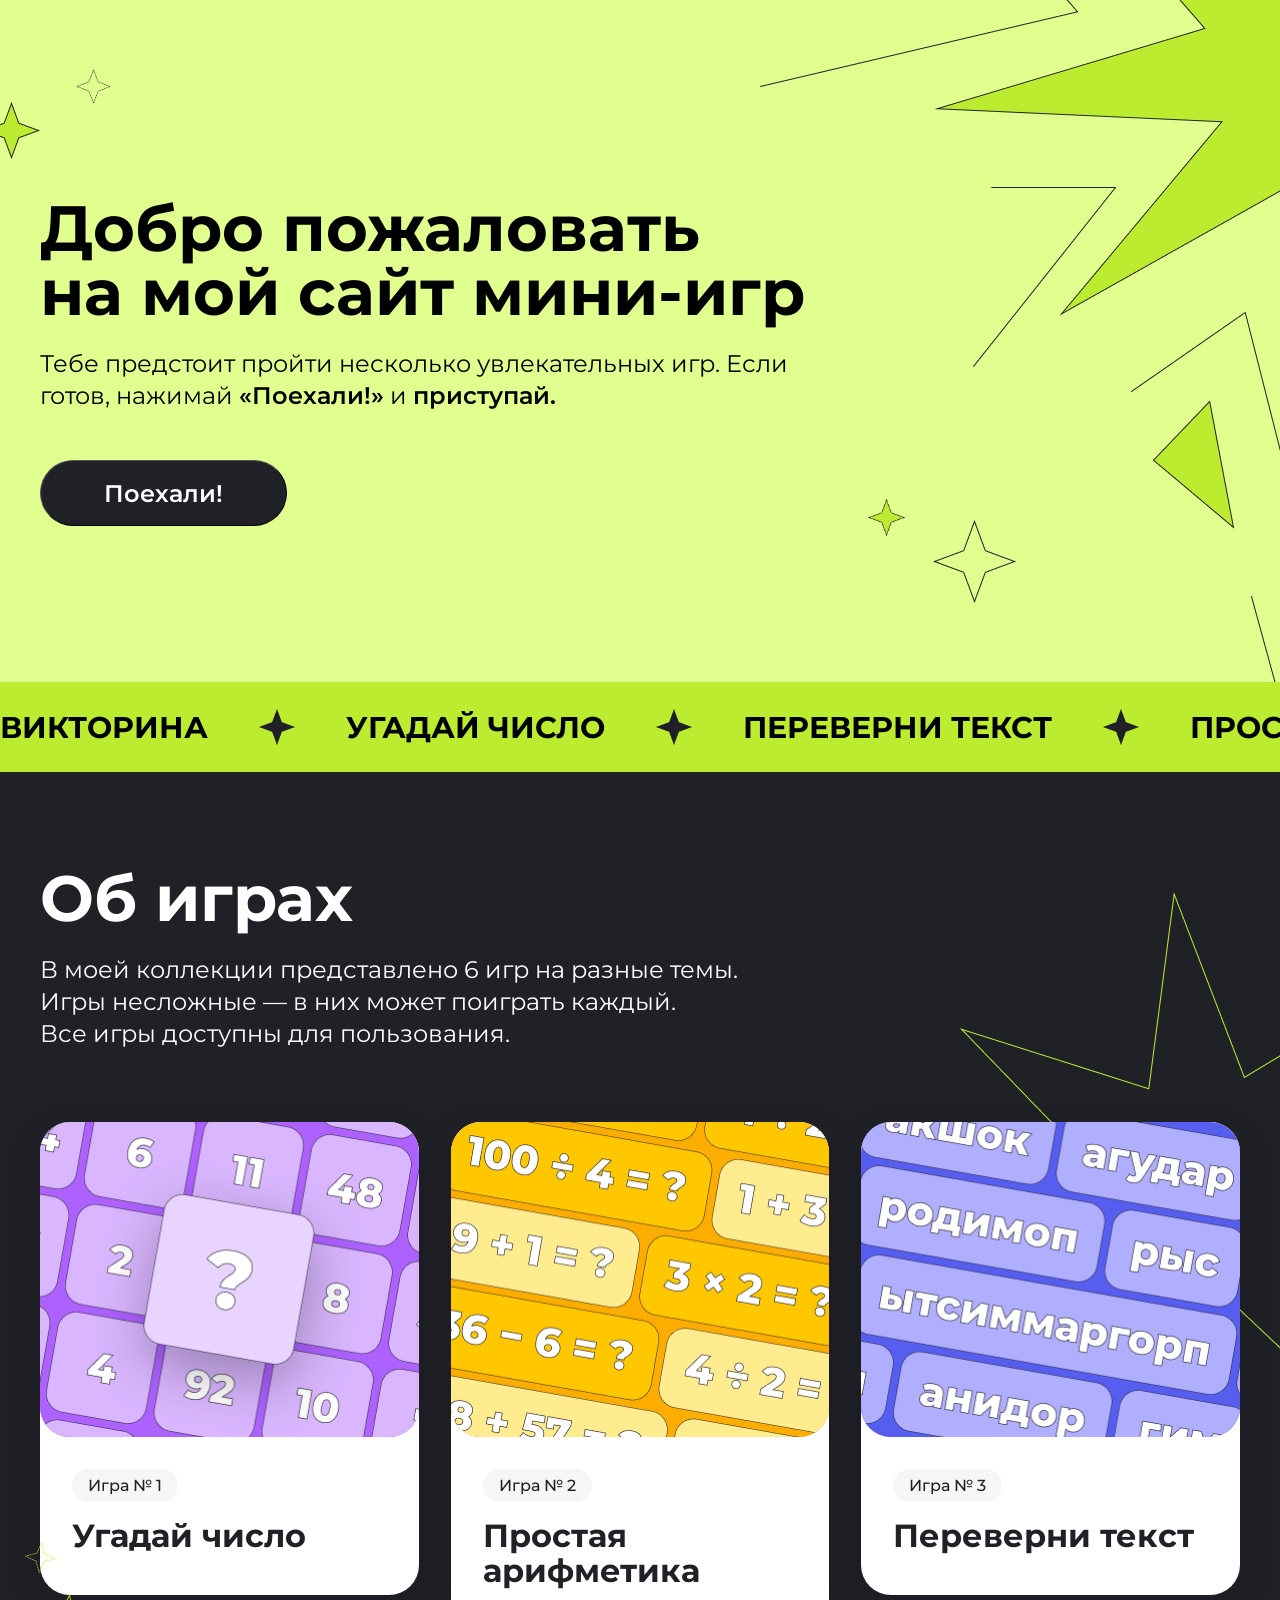
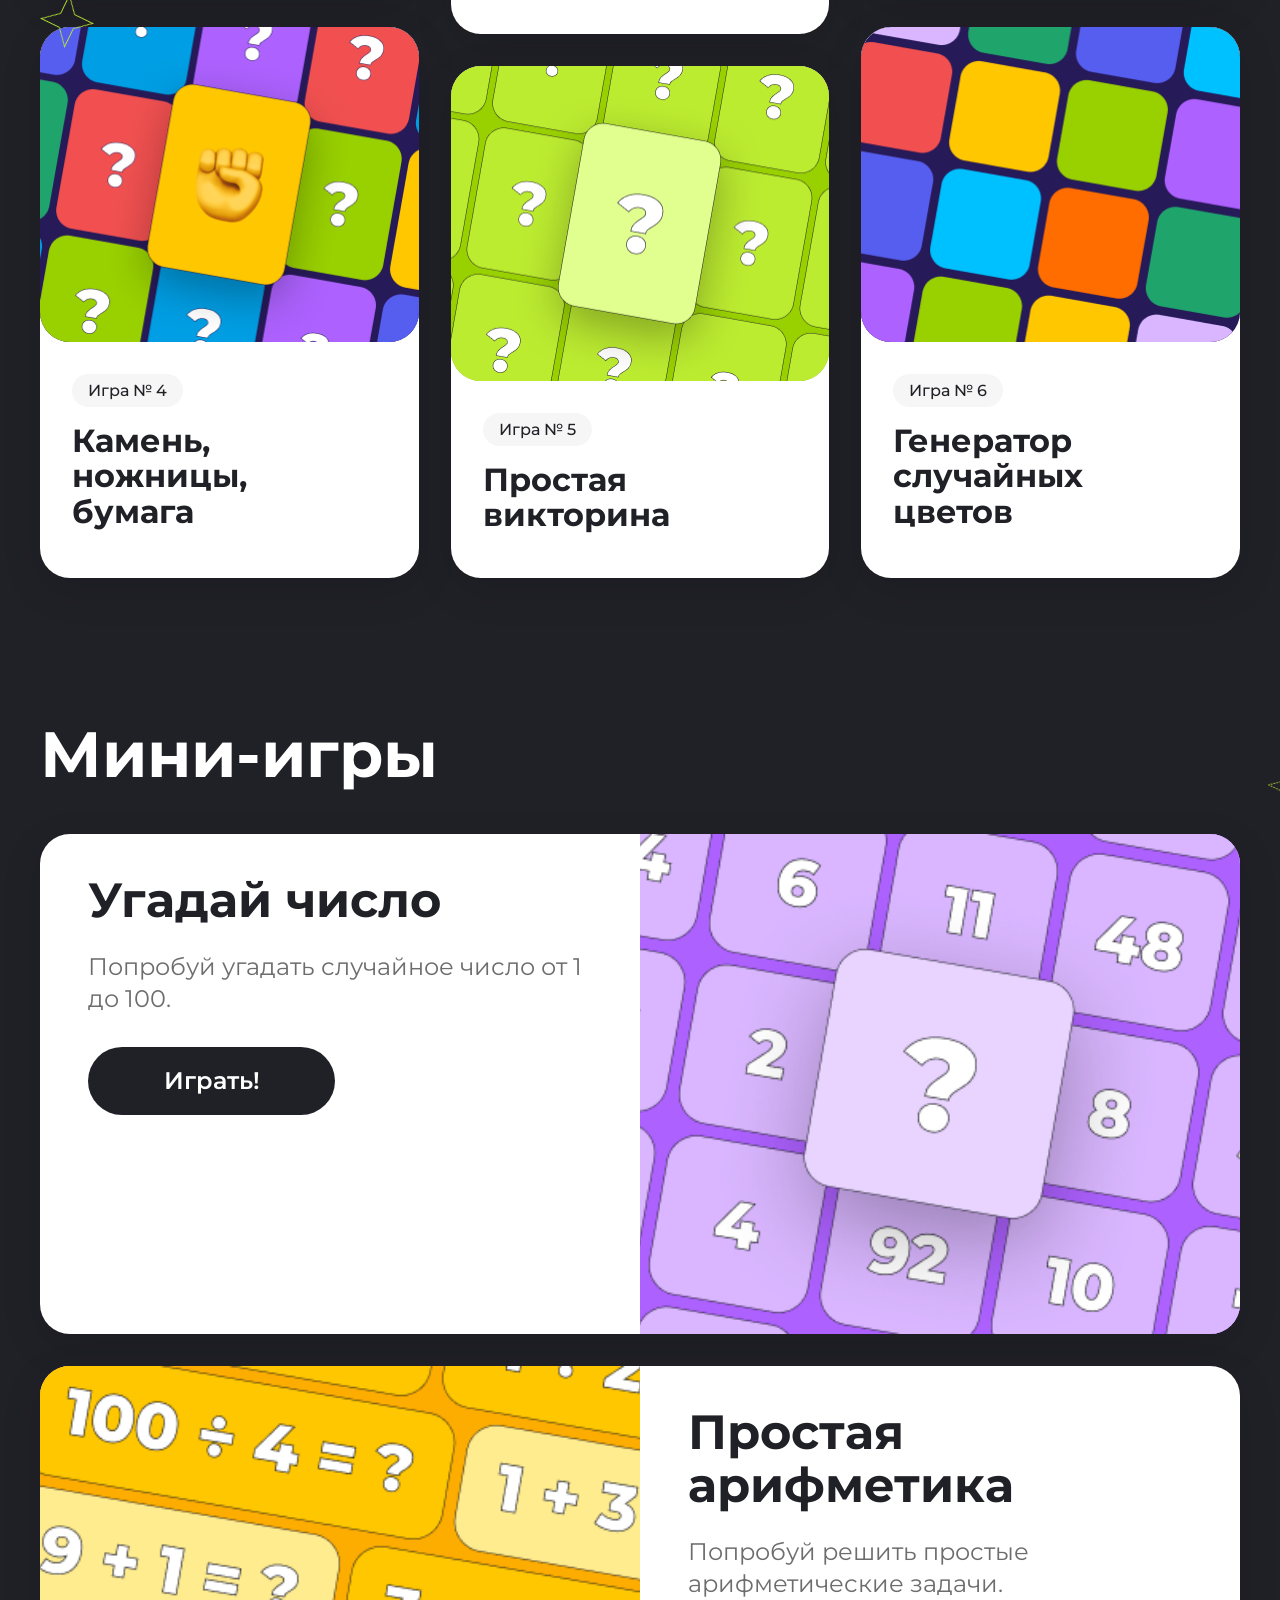
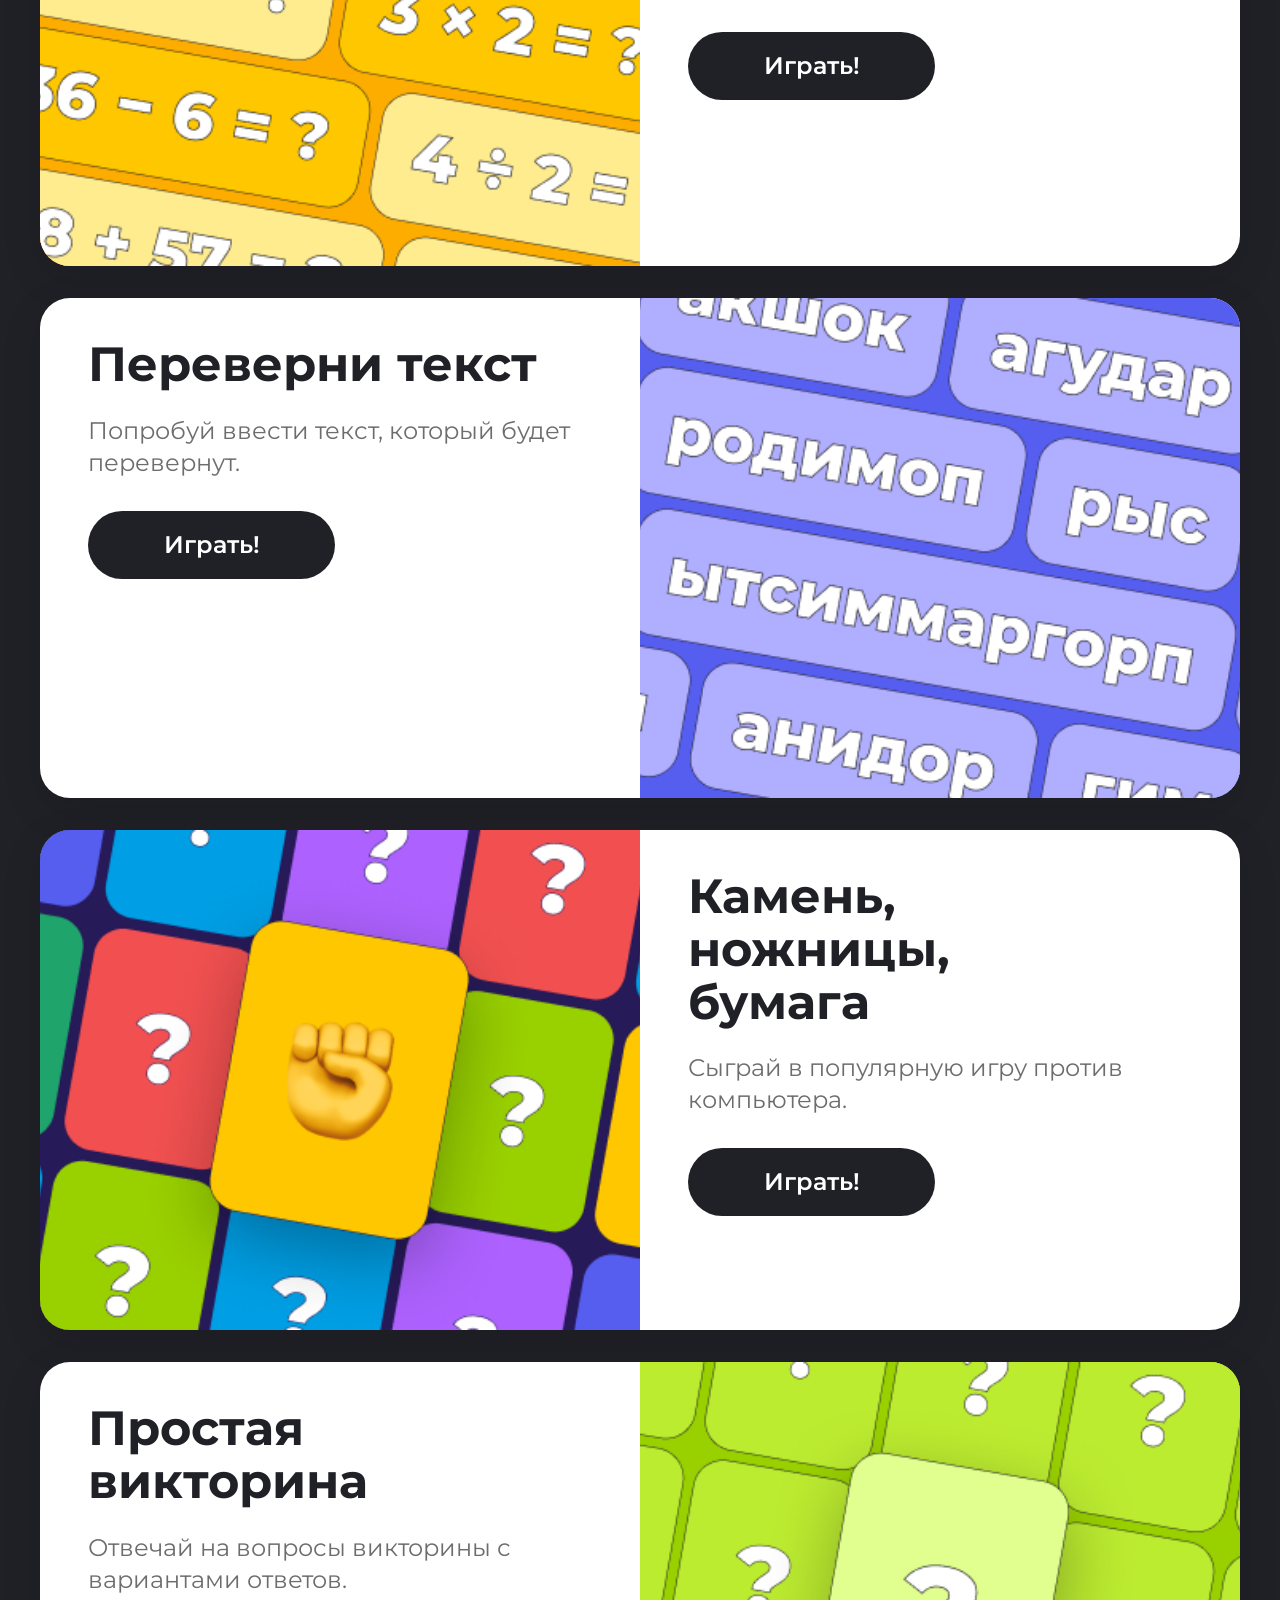
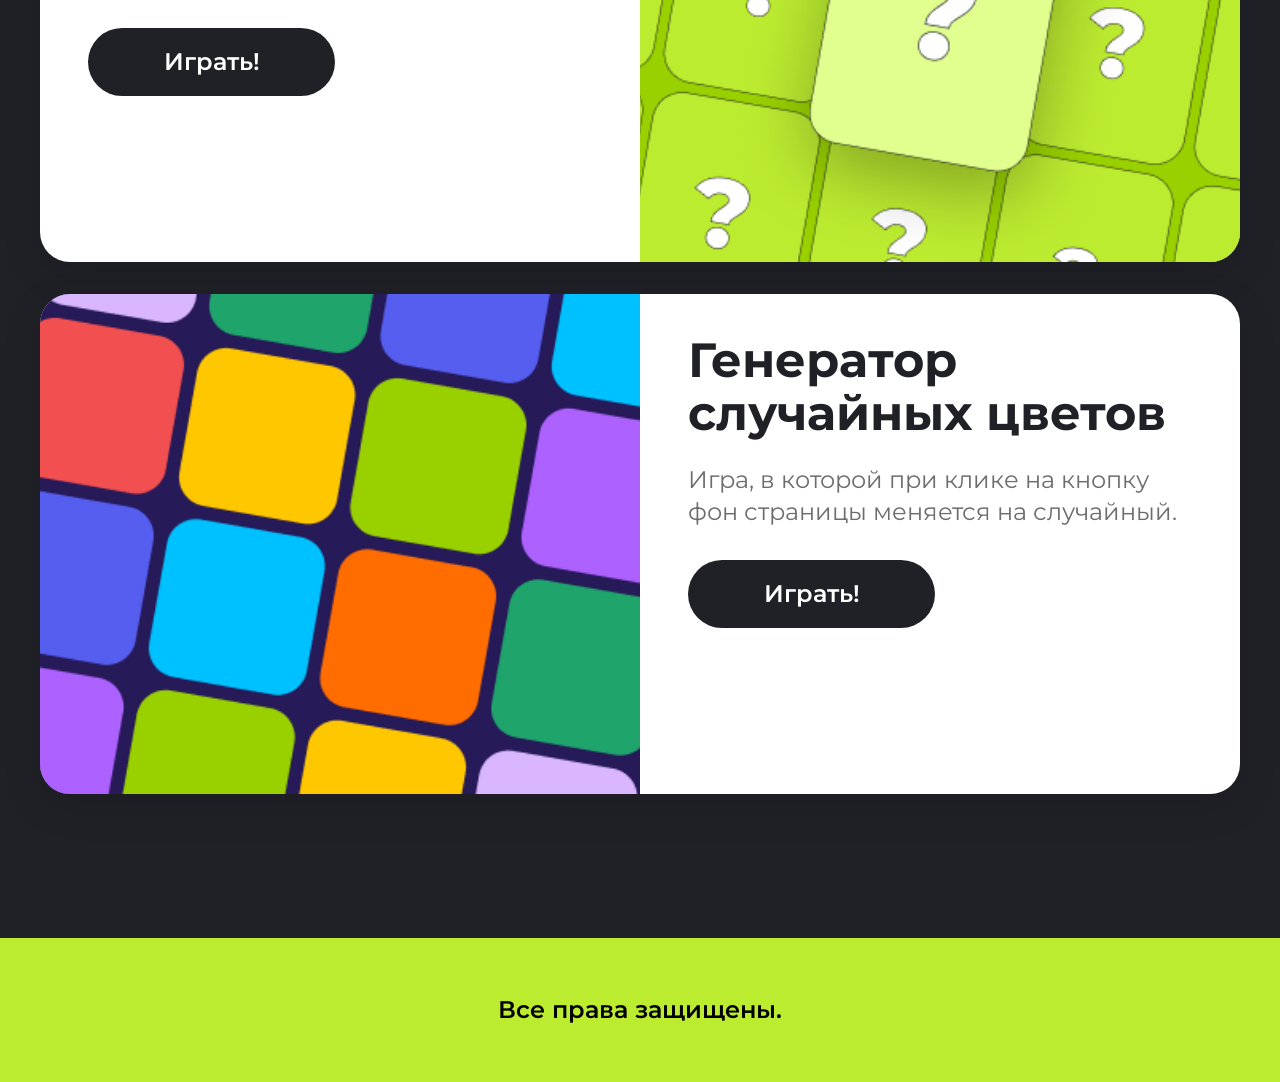
==== index.html @ 7126b284 "Доработки по заданию 5" ====
<!DOCTYPE html>
<html lang="en">
<head>
    <meta charset="UTF-8">
    <meta name="viewport" content="width=device-width, initial-scale=1.0">
    <title>Mini Games</title>
    <link rel="stylesheet" href="style.css">
    <link rel="preconnect" href="https://fonts.googleapis.com">
    <link rel="preconnect" href="https://fonts.gstatic.com" crossorigin>
    <link href="https://fonts.googleapis.com/css2?family=Montserrat:ital,wght@0,100..900;1,100..900&display=swap" rel="stylesheet">
</head>
<body>
    <header class="header l-center">
        <div class="heading">

            <img src="img/header_big-star-desktop.png" alt="big_star" class="heading__big-star-desktop">
            <img src="img/header_big-star-mobile.png" alt="big_star" class="heading__big-star-mobile">
            
            <h1>Добро пожаловать<br>на мой сайт мини-игр</h1>
            <p class="text-regular">Тебе предстоит пройти несколько увлекательных игр. 
                Если готов, нажимай <span class="text-bold">«Поехали!»</span> и <span class="text-bold">приступай.</span></p>
    
            <button onclick="window.location.href='#about-games'" class="header-button">Поехали!</button>
            

            <img src="img/header_green-filled-star.png" alt="green_filled_star" class="heading__top-full-star">
            <img src="img/header_empty-black-border-star.png" alt="empty_black_border_star" class="heading__top-empty-star">

            <img src="img/header_empty-black-border-star.png" alt="empty_black_border_star" class="heading__bottom-empty-star">
            <img src="img/header_green-filled-star.png" alt="green_filled_star" class="heading__bottom-full-star">
        </div>
    </header>

    <main class="main">
        <div class="ticker">
            <p class="ticker__text">Викторина</p>
            <img src="img/ticker_star.png" alt="ticker_star" class="ticker__star">
            <p class="ticker__text">Угадай число</p>
            <img src="img/ticker_star.png" alt="ticker_star" class="ticker__star">
            <p class="ticker__text">Переверни текст</p>
            <img src="img/ticker_star.png" alt="ticker_star" class="ticker__star">
            <p class="ticker__text">Простая арифметика</p>
            <img src="img/ticker_star.png" alt="ticker_star" class="ticker__star">
            <p class="ticker__text">Камень, ножницы, бумага</p>
            <img src="img/ticker_star.png" alt="ticker_star" class="ticker__star">
            <p class="ticker__text">Генератор сулчайных цветов</p>
        </div>

        <div class="info l-center" id="about-games">
            <h1 class="info__title-desktop">Об играх</h1>
            <h1 class="info__title-mobile">Мини-игры</h1>
            <p class="info__text text-regular">В моей коллекции представлено 6 игр на разные темы.<br>
                Игры несложные — в них может поиграть каждый.<br>
                Все игры доступны для пользования.</p>
            <img src="img/main_big-star.png" alt="main_big-star" class="main__big-star">
            
            <img src="img/main_small-star.png" alt="info_smaller-star" class="info__smaller-star">
            <img src="img/main_small-star.png" alt="info_small-star" class="info__small-star">
            
            <div class="info__games">
                <a href="index.html#game-1">
                    <article class="info__game-card info__game-card--1">
                        <div class="info__game-card-media">
                            <img src="img/game-1.png" alt="" class="info__game-card-img" style="background-color: #AD61FF;">
                        </div>
                        <div class="info__game-card-body">
                            <span class="info__game-card-tag">Игра № 1</span>
                            <h2 class="info__game-card-title">Угадай число</h2>
                            <p class="info__game-card-description">Попробуй угадать случайное число от 1 до 100.</p>
                            <button class="info__game-card-button" onclick="guessNumberGame()">Играть!</button>
                        </div>
                    </article>
                </a>
                <a href="index.html#game-2">  
                    <article class="info__game-card info__game-card--2">
                        <div class="info__game-card-media">
                            <img src="img/game-2.png" alt="" class="info__game-card-img" style="background-color: #FDAD00;">
                        </div>
                        <div class="info__game-card-body">
                            <span class="info__game-card-tag">Игра № 2</span>
                            <h2 class="info__game-card-title">Простая арифметика</h2>
                            <p class="info__game-card-description">Попробуй решить простые арифметические задачи.</p>
                            <button class="info__game-card-button">Играть!</button>
                        </div>
                    </article>
                </a>
                <a href="index.html#game-3">
                    <article class="info__game-card info__game-card--3">
                        <div class="info__game-card-media">
                            <img src="img/game-3.png" alt="" class="info__game-card-img" style="background-color: #565EEF;">
                        </div>
                        <div class="info__game-card-body">
                            <span class="info__game-card-tag">Игра № 3</span>
                            <h2 class="info__game-card-title">Переверни текст</h2>
                            <p class="info__game-card-description">Попробуй ввести текст, который будет перевернут.</p>
                            <button class="info__game-card-button">Играть!</button>
                        </div>
                    </article>
                </a>
                <a href="index.html#game-4">
                    <article class="info__game-card info__game-card--4">
                        <div class="info__game-card-media">
                            <img src="img/game-4.png" alt="" class="info__game-card-img" style="background-color: #271A58;">
                        </div>
                        <div class="info__game-card-body">
                            <span class="info__game-card-tag">Игра № 4</span>
                            <h2 class="info__game-card-title">Камень,<br>ножницы,<br>бумага</h2>
                            <p class="info__game-card-description">Сыграй в популярную игру против компьютера.</p>
                            <button class="info__game-card-button">Играть!</button>
                        </div>
                    </article>
                </a>
                <a href="index.html#game-5">
                    <article class="info__game-card info__game-card--5">
                        <div class="info__game-card-media">
                            <img src="img/game-5.png" alt="" class="info__game-card-img" style="background-color: #99D100;">
                        </div>
                        <div class="info__game-card-body">
                            <span class="info__game-card-tag">Игра № 5</span>
                            <h2 class="info__game-card-title">Простая викторина</h2>
                            <p class="info__game-card-description">Отвечай на вопросы викторины с вариантами ответов.</p>
                            <button class="info__game-card-button">Играть!</button>
                        </div>
                    </article>
                </a>
                <a href="index.html#game-6">
                    <article class="info__game-card info__game-card--6">
                        <div class="info__game-card-media">
                            <img src="img/game-6.png" alt="" class="info__game-card-img" style="background-color: #271A58;">
                        </div>
                        <div class="info__game-card-body">
                            <span class="info__game-card-tag">Игра № 6</span>
                            <h2 class="info__game-card-title">Генератор случайных цветов</h2>
                            <p class="info__game-card-description">Игра, в которой при клике на кнопку фон страницы меняется на случайный.</p>
                            <button class="info__game-card-button">Играть!</button>
                        </div>
                    </article>
                </a>
            </div>
        </div>

        <div class="mini-games l-center" id="mini-games">
            <h1 class="mini-games__title-desktop">Мини-игры</h1>
            
            <img src="img/main_small-star.png" alt="mini-games__smaller-star" class="mini-games__smaller-star">
            <img src="img/main_small-star.png" alt="mini-games__small-star" class="mini-games__small-star">
            
            <div class="mini-games__games">
                <article class="mini-games__game-card">
                    <div class="mini-games__game-card-media">
                        <img src="img/game-1.png" alt="" class="mini-games__game-card-img" style="background-color: #AD61FF;">
                    </div>
                    <div class="mini-games__game-card-body" id="game-1">
                        <span class="mini-games__game-card-tag">Игра № 1</span>
                        <h2 class="mini-games__game-card-title">Угадай число</h2>
                        <p class="mini-games__game-card-description">Попробуй угадать случайное число от 1 до 100.</p>
                        <button class="mini-games__game-card-button" onclick="guessNumberGame()">Играть!</button>
                    </div>
                </article>
                <article class="mini-games__game-card">
                    <div class="mini-games__game-card-media">
                        <img src="img/game-2.png" alt="" class="mini-games__game-card-img" style="background-color: #FDAD00;">
                    </div>
                    <div class="mini-games__game-card-body" id="game-2">
                        <span class="mini-games__game-card-tag">Игра № 2</span>
                        <h2 class="mini-games__game-card-title">Простая арифметика</h2>
                        <p class="mini-games__game-card-description">Попробуй решить простые арифметические задачи.</p>
                        <button class="mini-games__game-card-button">Играть!</button>
                    </div>
                </article>
                <article class="mini-games__game-card">
                    <div class="mini-games__game-card-media">
                        <img src="img/game-3.png" alt="" class="mini-games__game-card-img" style="background-color: #565EEF;">
                    </div>
                    <div class="mini-games__game-card-body" id="game-3">
                        <span class="mini-games__game-card-tag">Игра № 3</span>
                        <h2 class="mini-games__game-card-title">Переверни текст</h2>
                        <p class="mini-games__game-card-description">Попробуй ввести текст, который будет перевернут.</p>
                        <button class="mini-games__game-card-button">Играть!</button>
                    </div>
                </article>
                <article class="mini-games__game-card">
                    <div class="mini-games__game-card-media">
                        <img src="img/game-4.png" alt="" class="mini-games__game-card-img" style="background-color: #271A58;">
                    </div>
                    <div class="mini-games__game-card-body" id="game-4">
                        <span class="mini-games__game-card-tag">Игра № 4</span>
                        <h2 class="mini-games__game-card-title">Камень,<br>ножницы,<br>бумага</h2>
                        <p class="mini-games__game-card-description">Сыграй в популярную игру против компьютера.</p>
                        <button class="mini-games__game-card-button">Играть!</button>
                    </div>
                </article>
                <article class="mini-games__game-card">
                    <div class="mini-games__game-card-media">
                        <img src="img/game-5.png" alt="" class="mini-games__game-card-img" style="background-color: #99D100;">
                    </div>
                    <div class="mini-games__game-card-body" id="game-5">
                        <span class="mini-games__game-card-tag">Игра № 5</span>
                        <h2 class="mini-games__game-card-title">Простая викторина</h2>
                        <p class="mini-games__game-card-description">Отвечай на вопросы викторины с вариантами ответов.</p>
                        <button class="mini-games__game-card-button">Играть!</button>
                    </div>
                </article>
                <article class="mini-games__game-card">
                    <div class="mini-games__game-card-media">
                        <img src="img/game-6.png" alt="" class="mini-games__game-card-img" style="background-color: #271A58;">
                    </div>
                    <div class="mini-games__game-card-body" id="game-6">
                        <span class="mini-games__game-card-tag">Игра № 6</span>
                        <h2 class="mini-games__game-card-title">Генератор случайных цветов</h2>
                        <p class="mini-games__game-card-description">Игра, в которой при клике на кнопку фон страницы меняется на случайный.</p>
                        <button class="mini-games__game-card-button">Играть!</button>
                    </div>
                </article>
            </div>
        </div>

    </main>

    <footer class="footer l-center">
        <p class="footer-text">Все права защищены.</p>
    </footer>

    <!-- <script src="hw2.js"></script> -->
    <!-- <script src="hw3.js"></script> -->
    <!-- <script src="hw4.js"></script> -->
    <script src="hw5.js"></script>
    <script src="guessNumberGame.js"></script>
</body>
</html>
---- style.css ----
* {
  margin: 0;
  padding: 0;
}

html {
  scroll-behavior: smooth;
}

.l-center {
  padding-left: calc(50% - 600px);
  padding-right: calc(50% - 600px);
}

h1 {
  font-family: Montserrat;
  font-weight: 700;
  font-style: Bold;
  font-size: 64px;
  line-height: 100%;
  letter-spacing: 0px;
  vertical-align: middle;
}

h2 {
  font-family: Montserrat;
  font-weight: 700;
  font-style: Bold;
  font-size: 48px;
  line-height: 100%;
  letter-spacing: 0px;
  vertical-align: middle;
}

h3 {
  font-family: Montserrat;
  font-weight: 700;
  font-style: Bold;
  font-size: 32px;
  line-height: 100%;
  letter-spacing: 0px;
  vertical-align: middle;
}

.text-regular {
  font-family: Montserrat;
  font-weight: 400;
  font-style: Regular;
  font-size: 24px;
  line-height: 32px;
  letter-spacing: 0px;
  vertical-align: middle;
}

.text-bold {
  font-family: Montserrat;
  font-weight: 600;
  font-style: SemiBold;
  font-size: 24px;
  line-height: 32px;
  letter-spacing: 0px;
}

.text-mini {
  font-family: Montserrat;
  font-weight: 400;
  font-style: Regular;
  font-size: 16px;
  line-height: 32px;
  letter-spacing: 0px;
  vertical-align: middle;
}

.header {
  background-color: #E1FF8F;
}

.heading {
  position: relative;
  width: 769px;
  padding: 196px 551px 156px 0;
  display: flex;
  gap: 24px;
  flex-direction: column;
  align-items: flex-start;
}
.heading__top-full-star {
  position: absolute;
  top: 102px;
  left: -57px;
  width: 57px;
  height: 57px;
}
.heading__top-empty-star {
  position: absolute;
  width: 35px;
  height: 35px;
  top: 69px;
  left: 36px;
}
.heading__bottom-full-star {
  position: absolute;
  width: 37px;
  height: 37px;
  top: 499px;
  left: 828px;
}
.heading__bottom-empty-star {
  position: absolute;
  width: 83px;
  height: 83px;
  top: 520px;
  left: 893px;
}
.heading__big-star-desktop {
  position: absolute;
  top: -400px;
  left: 720px;
}
.heading__big-star-mobile {
  display: none;
}

.header-button {
  width: 247px;
  height: 66px;
  gap: 10px;
  opacity: 1;
  border-width: 1px;
  padding-top: 16px;
  padding-right: 28px;
  padding-bottom: 16px;
  padding-left: 28px;
  border-radius: 60px;
  font-family: Montserrat;
  font-weight: 600;
  font-style: SemiBold;
  font-size: 24px;
  line-height: 142%;
  letter-spacing: 0%;
  text-align: center;
  color: #FFFFFF;
  background-color: #202027;
  margin-top: 24px;
}

.header-button:hover {
  background-color: #FFFFFF;
  color: #202027;
  transition: all 0.3s ease;
}

.main {
  position: relative;
}
.main__big-star {
  position: absolute;
  top: 120px;
  left: 933px;
  z-index: -1;
}

.ticker {
  position: relative;
  z-index: 1;
  padding-top: 27px;
  padding-bottom: 27px;
  display: flex;
  align-items: center;
  gap: 51px;
  background-color: #BCEC30;
  width: 100%;
  overflow: hidden;
}
.ticker__text {
  font-family: Montserrat;
  font-weight: 700;
  font-style: Bold;
  font-size: 30px;
  line-height: 110%;
  letter-spacing: 4%;
  vertical-align: middle;
  text-transform: uppercase;
  white-space: nowrap;
}

.info {
  position: relative;
  display: flex;
  padding-top: 94px;
  padding-bottom: 144px;
  background-color: #202027;
  gap: 24px;
  flex-direction: column;
  z-index: 1;
}
.info__title-desktop {
  color: #FFFFFF;
}
.info__title-mobile {
  display: none;
}
.info__text {
  color: #FFFFFF;
}
.info__games {
  display: grid;
  grid-template-columns: repeat(3, minmax(0, 1fr));
  margin-top: 48px;
  gap: 32px;
}
.info__games a {
  text-decoration: none;
  color: inherit;
}
.info__smaller-star {
  position: absolute;
  width: 31px;
  height: 31px;
  top: 770px;
  left: 25px;
  transform: rotate(5.45deg);
}
.info__small-star {
  position: absolute;
  width: 54px;
  height: 54px;
  top: 822px;
  left: 40px;
  transform: rotate(5.45deg);
}

.info__game-card {
  width: 100%;
  border-radius: 30px;
  overflow: hidden;
  display: flex;
  flex-direction: column;
  background-color: #FFFFFF;
  box-shadow: 0 12px 40px rgba(0, 0, 0, 0.12);
  transition: all 0.3s ease;
  z-index: 1;
}
.info__game-card:hover {
  transform: scale(1.05);
  box-shadow: 0 12px 40px rgba(0, 0, 0, 0.12);
  transition: all 0.3s ease;
}
.info__game-card--1 {
  height: 473px;
}
.info__game-card--2 {
  height: 512px;
}
.info__game-card--3 {
  height: 473px;
}
.info__game-card--4 {
  height: 551px;
  margin-top: -39px;
}
.info__game-card--5 {
  height: 512px;
}
.info__game-card--6 {
  height: 551px;
  margin-top: -39px;
}

.info__game-card-media {
  background-color: #c2c2c2;
  border-radius: 30px;
}

.info__game-card-img {
  display: block;
  width: 100%;
  height: 100%;
  -o-object-fit: cover;
     object-fit: cover;
  border-radius: 30px;
}

.info__game-card-body {
  flex-shrink: 0;
  padding: 32px;
  display: flex;
  flex-direction: column;
  gap: 16px;
}

.info__game-card-tag {
  align-self: flex-start;
  padding: 8px 16px;
  border-radius: 999px;
  background-color: #f6f6f6;
  font-family: Montserrat, sans-serif;
  font-weight: 500;
  font-size: 16px;
  line-height: 110%;
  color: #202027;
}

.info__game-card-title {
  margin: 0;
  font-family: Montserrat, sans-serif;
  font-weight: 700;
  font-size: 32px;
  line-height: 110%;
  color: #202027;
}

.info__game-card-description {
  display: none;
}

.info__game-card-button {
  display: none;
}

.mini-games {
  position: relative;
  display: flex;
  flex-direction: column;
  gap: 48px;
  padding-bottom: 144px;
  background-color: #202027;
  z-index: 1;
}
.mini-games__title-desktop {
  margin: 0;
  color: #FFFFFF;
}
.mini-games .info__smaller-star,
.mini-games .info__small-star {
  display: none;
}
.mini-games__smaller-star {
  position: absolute;
  width: 35px;
  height: 35px;
  top: 47px;
  left: 1268px;
  transform: rotate(5.45deg);
  z-index: 1;
}
.mini-games__small-star {
  position: absolute;
  width: 70px;
  height: 70px;
  top: 60px;
  left: 1330px;
  transform: rotate(5.45deg);
  z-index: 1;
}
.mini-games__games {
  display: flex;
  flex-direction: column;
  gap: 32px;
  z-index: 10;
}
.mini-games__games > .mini-games__game-card:nth-child(odd) {
  flex-direction: row-reverse;
}
.mini-games__games > .mini-games__game-card:nth-child(even) {
  flex-direction: row;
}

.mini-games__game-card {
  display: flex;
  flex-direction: row;
  width: 100%;
  min-height: 500px;
  border-radius: 30px;
  overflow: hidden;
  background-color: #FFFFFF;
  box-shadow: 0 12px 40px rgba(0, 0, 0, 0.12);
  align-items: stretch;
  transition: box-shadow 0.3s ease;
}
.mini-games__game-card:hover {
  box-shadow: 0 16px 48px rgba(0, 0, 0, 0.18);
}

.mini-games__game-card-media {
  flex: 1 1 50%;
  min-width: 0;
  display: flex;
  align-items: stretch;
  overflow: hidden;
  background-color: #c2c2c2;
}

.mini-games__game-card-img {
  display: block;
  width: 100%;
  height: 100%;
  min-height: 100%;
  -o-object-fit: cover;
     object-fit: cover;
}

.mini-games__game-card-body {
  flex: 1 1 50%;
  min-width: 0;
  box-sizing: border-box;
  display: flex;
  flex-direction: column;
  gap: 0;
  padding: 40px 48px;
  justify-content: flex-start;
}

.mini-games__game-card-tag {
  display: none;
}

.mini-games__game-card-title {
  margin: 0 0 24px 0;
  font-family: Montserrat, sans-serif;
  font-weight: 700;
  font-size: 48px;
  line-height: 110%;
  color: #202027;
}

.mini-games__game-card-description {
  margin: 0 0 32px 0;
  font-family: Montserrat, sans-serif;
  font-weight: 400;
  font-size: 24px;
  line-height: 32px;
  color: #6d6d6d;
}

.mini-games__game-card-button {
  margin-top: 0;
  align-self: flex-start;
  padding: 16px 28px;
  min-width: 247px;
  min-height: 66px;
  border-radius: 60px;
  border: 1px solid transparent;
  font-family: Montserrat, sans-serif;
  font-weight: 600;
  font-size: 24px;
  line-height: 142%;
  text-align: center;
  color: #FFFFFF;
  background-color: #202027;
  cursor: pointer;
  transition: background-color 0.3s ease, color 0.3s ease, border-color 0.3s ease;
}
.mini-games__game-card-button:hover {
  background-color: #FFFFFF;
  color: #202027;
  border-color: #202027;
}

.footer {
  background-color: #BCEC30;
}

.footer-text {
  padding: 60px 0 60px 0;
  font-family: Montserrat;
  font-weight: 600;
  font-style: SemiBold;
  font-size: 24px;
  line-height: 100%;
  letter-spacing: 0px;
  text-align: center;
  vertical-align: middle;
}

@media (max-width: 769px) {
  * {
    margin: 0;
    padding: 0;
  }
  .header {
    overflow-x: hidden;
  }
  .heading {
    width: 86vh;
    align-items: center;
    padding: 147px 17px 182px 17px;
  }
  .heading__big-star-desktop {
    display: none;
  }
  .heading__big-star-mobile {
    display: block;
    position: absolute;
    top: -94px;
    left: 525px;
    overflow: hidden;
  }
  .heading__top-full-star {
    width: 35px;
    height: 35px;
    top: 97px;
    left: 37px;
  }
  .heading__top-empty-star {
    width: 21px;
    height: 21px;
    top: 64px;
    left: 91px;
  }
  .heading__bottom-empty-star {
    width: 49px;
    height: 49px;
  }
  .heading__bottom-empty-star {
    width: 40px;
    height: 40px;
    top: 444px;
    left: 655px;
  }
  .heading__bottom-full-star {
    width: 18px;
    height: 18px;
    top: 500px;
    left: 700px;
  }
  h1 {
    font-size: 40px;
    text-align: center;
    padding: 0 23.5px 0 23.5px;
  }
  .main__big-star {
    display: none;
  }
  .main {
    overflow-x: hidden;
  }
  .text-regular {
    font-family: Montserrat;
    font-weight: 400;
    font-style: Regular;
    font-size: 16px;
    line-height: 100%;
    letter-spacing: 0px;
    text-align: center;
    vertical-align: middle;
    padding: 0 23.5px 0 23.5px;
  }
  .text-bold {
    font-family: Montserrat;
    font-weight: 600;
    font-style: Regular;
    font-size: 16px;
    line-height: 100%;
    letter-spacing: 0px;
    text-align: center;
    vertical-align: middle;
  }
  .header-button {
    width: 285px;
    height: 55px;
    font-size: 16px;
    padding: 0 0 0 23.5px;
  }
  .ticker {
    width: 100%;
    height: 51px;
    padding: 0 0 0 16px;
    gap: 27px;
    overflow: hidden;
  }
  .ticker__text {
    font-family: Montserrat;
    font-weight: 700;
    font-style: Bold;
    font-size: 16px;
    line-height: 110%;
    letter-spacing: 4%;
    vertical-align: middle;
    text-transform: uppercase;
  }
  .ticker__star {
    width: 19px;
    height: 19px;
  }
  .info {
    padding: 48px 0 10px 0;
    gap: 0px;
  }
  .info__big-star {
    display: none;
  }
  .info__smaller-star {
    display: none;
  }
  .info__small-star {
    display: none;
  }
  .info__title-desktop {
    display: none;
  }
  .info__title-mobile {
    display: block;
    color: #FFFFFF;
    font-family: Montserrat;
    font-weight: 700;
    font-style: Bold;
    font-size: 40px;
    line-height: 100%;
    letter-spacing: 0px;
    text-align: left;
  }
  .info__text {
    display: none;
  }
  .info__games {
    display: grid;
    grid-template-columns: 2fr 2fr;
    gap: 24px;
    padding: 0 16px;
  }
  .info__game-card-media {
    display: block;
    width: 285px;
    height: 343px;
    -o-object-fit: cover;
       object-fit: cover;
    border-radius: 30px;
  }
  .info__game-card-tag {
    display: none;
  }
  .info__game-card-description {
    display: block;
    font-family: Montserrat;
    font-weight: 400;
    font-style: Regular;
    font-size: 16px;
    line-height: 100%;
    letter-spacing: 0px;
  }
  .info__game-card-button {
    display: block;
    width: 285px;
    height: 55px;
    gap: 10px;
    opacity: 1;
    border-radius: 60px;
    border-width: 1px;
    padding-top: 16px;
    padding-right: 28px;
    padding-bottom: 16px;
    padding-left: 28px;
    font-family: Montserrat;
    font-weight: 600;
    font-style: SemiBold;
    font-size: 16px;
    line-height: 142%;
    letter-spacing: 0%;
    text-align: center;
    color: #FFFFFF;
    background-color: #202027;
  }
  .info__game-card-button:hover {
    background-color: #FFFFFF;
    color: #202027;
    transition: all 0.3s ease;
  }
  .info__game-card-media {
    width: 100%;
    height: 528px;
  }
  .info__game-card--1 {
    height: 528px;
  }
  .info__game-card--2 {
    height: 567px;
  }
  .info__game-card--3 {
    height: 567px;
    margin-top: -37px;
  }
  .info__game-card--4 {
    height: 606px;
    margin-top: 0px;
  }
  .info__game-card--5 {
    height: 567px;
    margin-top: -74px;
  }
  .info__game-card--6 {
    height: 626px;
    margin-top: 0px;
  }
  .mini-games {
    display: none;
  }
  .footer-text {
    font-family: Montserrat;
    font-weight: 600;
    font-style: SemiBold;
    font-size: 16px;
    line-height: 100%;
    letter-spacing: 0px;
    text-align: center;
    vertical-align: middle;
  }
}
@media (max-width: 376px) {
  * {
    margin: 0;
    padding: 0;
  }
  .header {
    overflow-x: hidden;
  }
  .heading {
    width: 343px;
    align-items: center;
    padding: 147px 17px 182px 17px;
  }
  .heading__big-star-desktop {
    display: none;
  }
  .heading__big-star-mobile {
    display: block;
    position: absolute;
    top: -88px;
    left: 216px;
    overflow: hidden;
  }
  .heading__top-full-star {
    width: 35px;
    height: 35px;
    top: 97px;
    left: 37px;
  }
  .heading__top-empty-star {
    width: 21px;
    height: 21px;
    top: 64px;
    left: 91px;
  }
  .heading__bottom-empty-star {
    width: 49px;
    height: 49px;
  }
  .heading__bottom-empty-star {
    width: 40px;
    height: 40px;
    top: 580px;
    left: 303px;
  }
  .heading__bottom-full-star {
    width: 18px;
    height: 18px;
    top: 557px;
    left: 272px;
  }
  h1 {
    font-size: 40px;
    text-align: center;
    padding: 0 23.5px 0 23.5px;
  }
  .text-regular {
    font-family: Montserrat;
    font-weight: 400;
    font-style: Regular;
    font-size: 16px;
    line-height: 100%;
    letter-spacing: 0px;
    text-align: center;
    vertical-align: middle;
    padding: 0 23.5px 0 23.5px;
  }
  .text-bold {
    font-family: Montserrat;
    font-weight: 600;
    font-style: Regular;
    font-size: 16px;
    line-height: 100%;
    letter-spacing: 0px;
    text-align: center;
    vertical-align: middle;
  }
  .header-button {
    width: 285px;
    height: 55px;
    font-size: 16px;
    padding: 0 23.5px 0 23.5px;
  }
  .ticker {
    box-sizing: border-box;
    width: 100%;
    height: 51px;
    padding: 0 0 0 16px;
    gap: 27px;
  }
  .ticker__text {
    font-family: Montserrat;
    font-weight: 700;
    font-style: Bold;
    font-size: 16px;
    line-height: 110%;
    letter-spacing: 4%;
    vertical-align: middle;
    text-transform: uppercase;
  }
  .ticker__star {
    width: 19px;
    height: 19px;
  }
  .info {
    padding: 48px 0 10px 0;
    gap: 0px;
  }
  .info__big-star {
    display: none;
  }
  .info__smaller-star {
    display: none;
  }
  .info__small-star {
    display: none;
  }
  .info__title-desktop {
    display: none;
  }
  .info__title-mobile {
    display: block;
    color: #FFFFFF;
    font-family: Montserrat;
    font-weight: 700;
    font-style: Bold;
    font-size: 40px;
    line-height: 100%;
    letter-spacing: 0px;
    text-align: left;
  }
  .info__text {
    display: none;
  }
  .info__games {
    display: grid;
    grid-template-columns: 1fr;
    gap: 24px;
    padding: 0 16px;
  }
  .info__game-card-media {
    display: block;
    width: 285px;
    height: 343px;
    -o-object-fit: cover;
       object-fit: cover;
    border-radius: 30px;
  }
  .info__game-card-tag {
    display: none;
  }
  .info__game-card-description {
    display: block;
    font-family: Montserrat;
    font-weight: 400;
    font-style: Regular;
    font-size: 16px;
    line-height: 100%;
    letter-spacing: 0px;
  }
  .info__game-card-button {
    display: block;
    width: 285px;
    height: 55px;
    gap: 10px;
    opacity: 1;
    border-radius: 60px;
    border-width: 1px;
    padding-top: 16px;
    padding-right: 28px;
    padding-bottom: 16px;
    padding-left: 28px;
    font-family: Montserrat;
    font-weight: 600;
    font-style: SemiBold;
    font-size: 16px;
    line-height: 142%;
    letter-spacing: 0%;
    text-align: center;
    color: #FFFFFF;
    background-color: #202027;
  }
  .info__game-card-button:hover {
    background-color: #FFFFFF;
    color: #202027;
    transition: all 0.3s ease;
  }
  .info__game-card-media {
    width: 100%;
    height: 528px;
  }
  .info__game-card--1 {
    height: 528px;
  }
  .info__game-card--2 {
    height: 567px;
  }
  .info__game-card--3 {
    height: 567px;
    margin-top: 0px;
  }
  .info__game-card--4 {
    height: 606px;
    margin-top: 0px;
  }
  .info__game-card--5 {
    height: 567px;
    margin-top: 0px;
  }
  .info__game-card--6 {
    height: 626px;
    margin-top: 0px;
  }
  .main__big-star {
    display: none;
  }
  .mini-games {
    display: none;
  }
  .footer-text {
    font-family: Montserrat;
    font-weight: 600;
    font-style: SemiBold;
    font-size: 16px;
    line-height: 100%;
    letter-spacing: 0px;
    text-align: center;
    vertical-align: middle;
  }
}/*# sourceMappingURL=style.css.map */
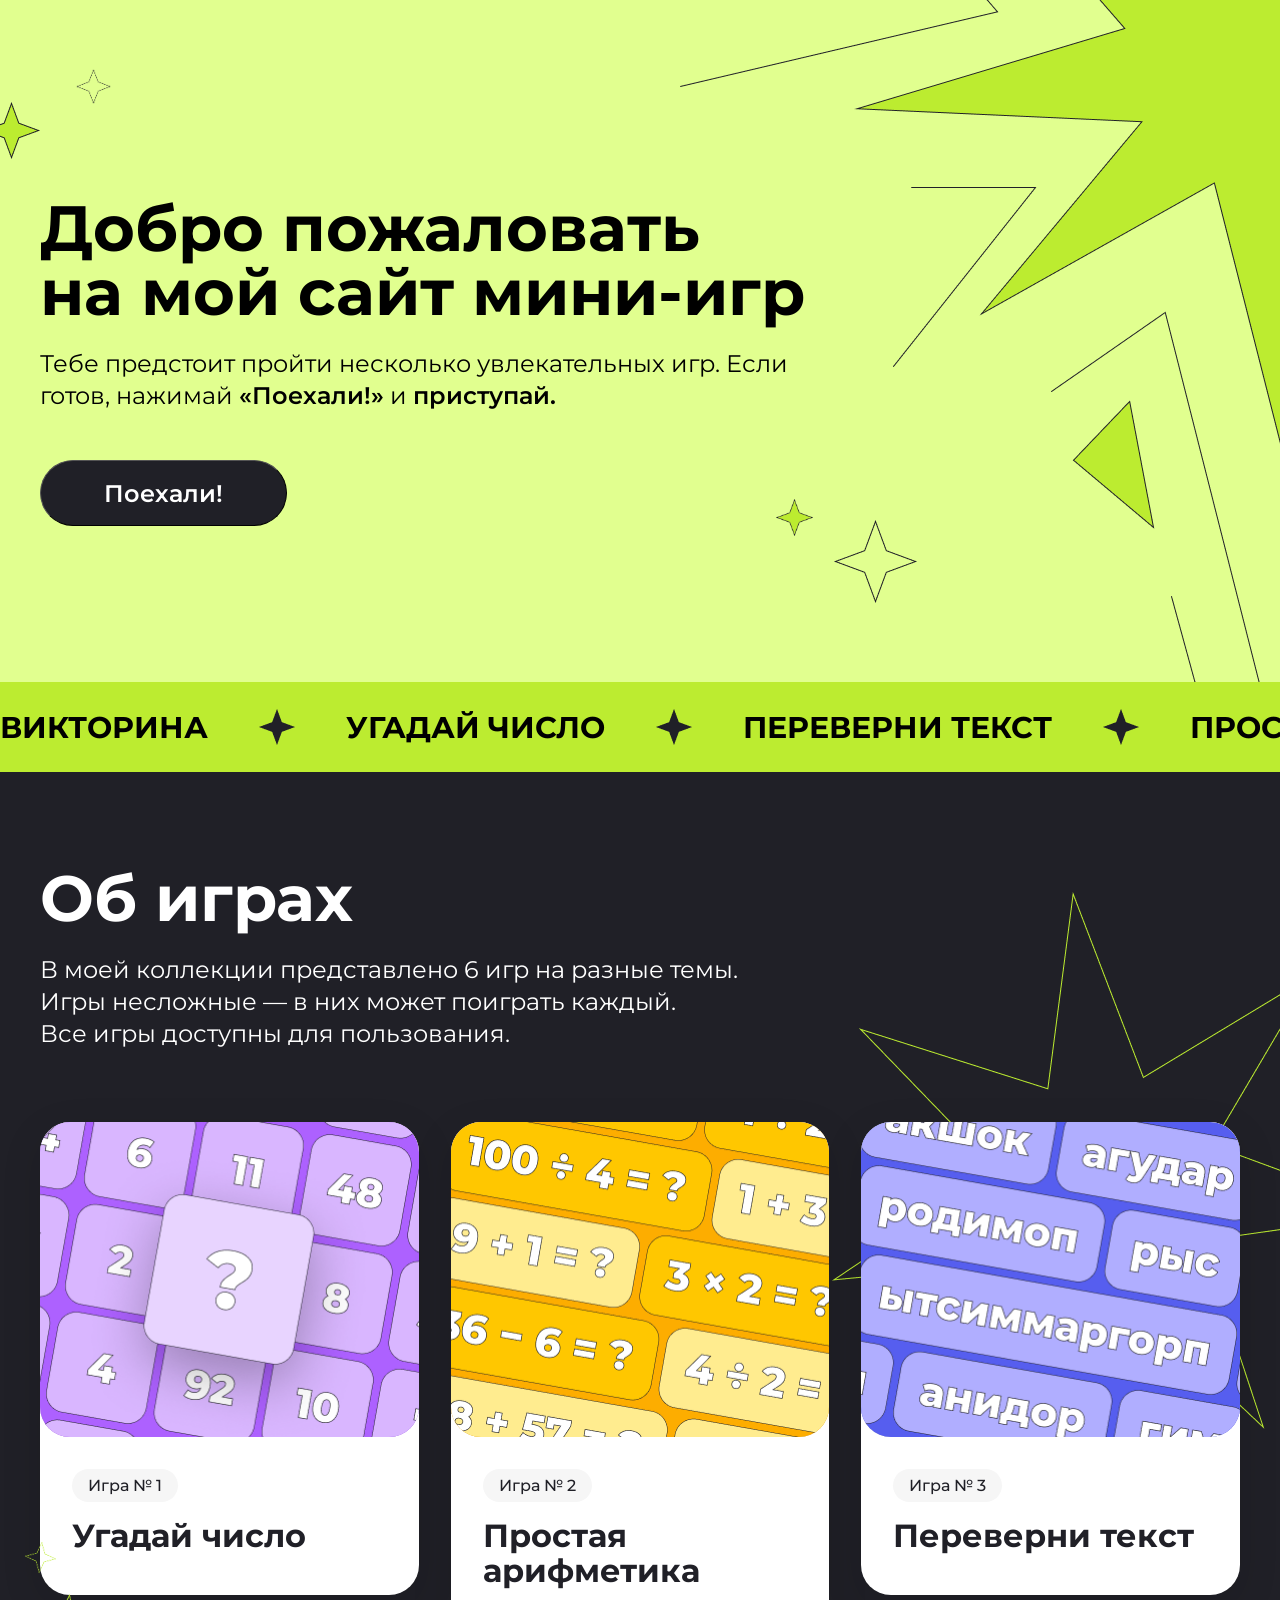
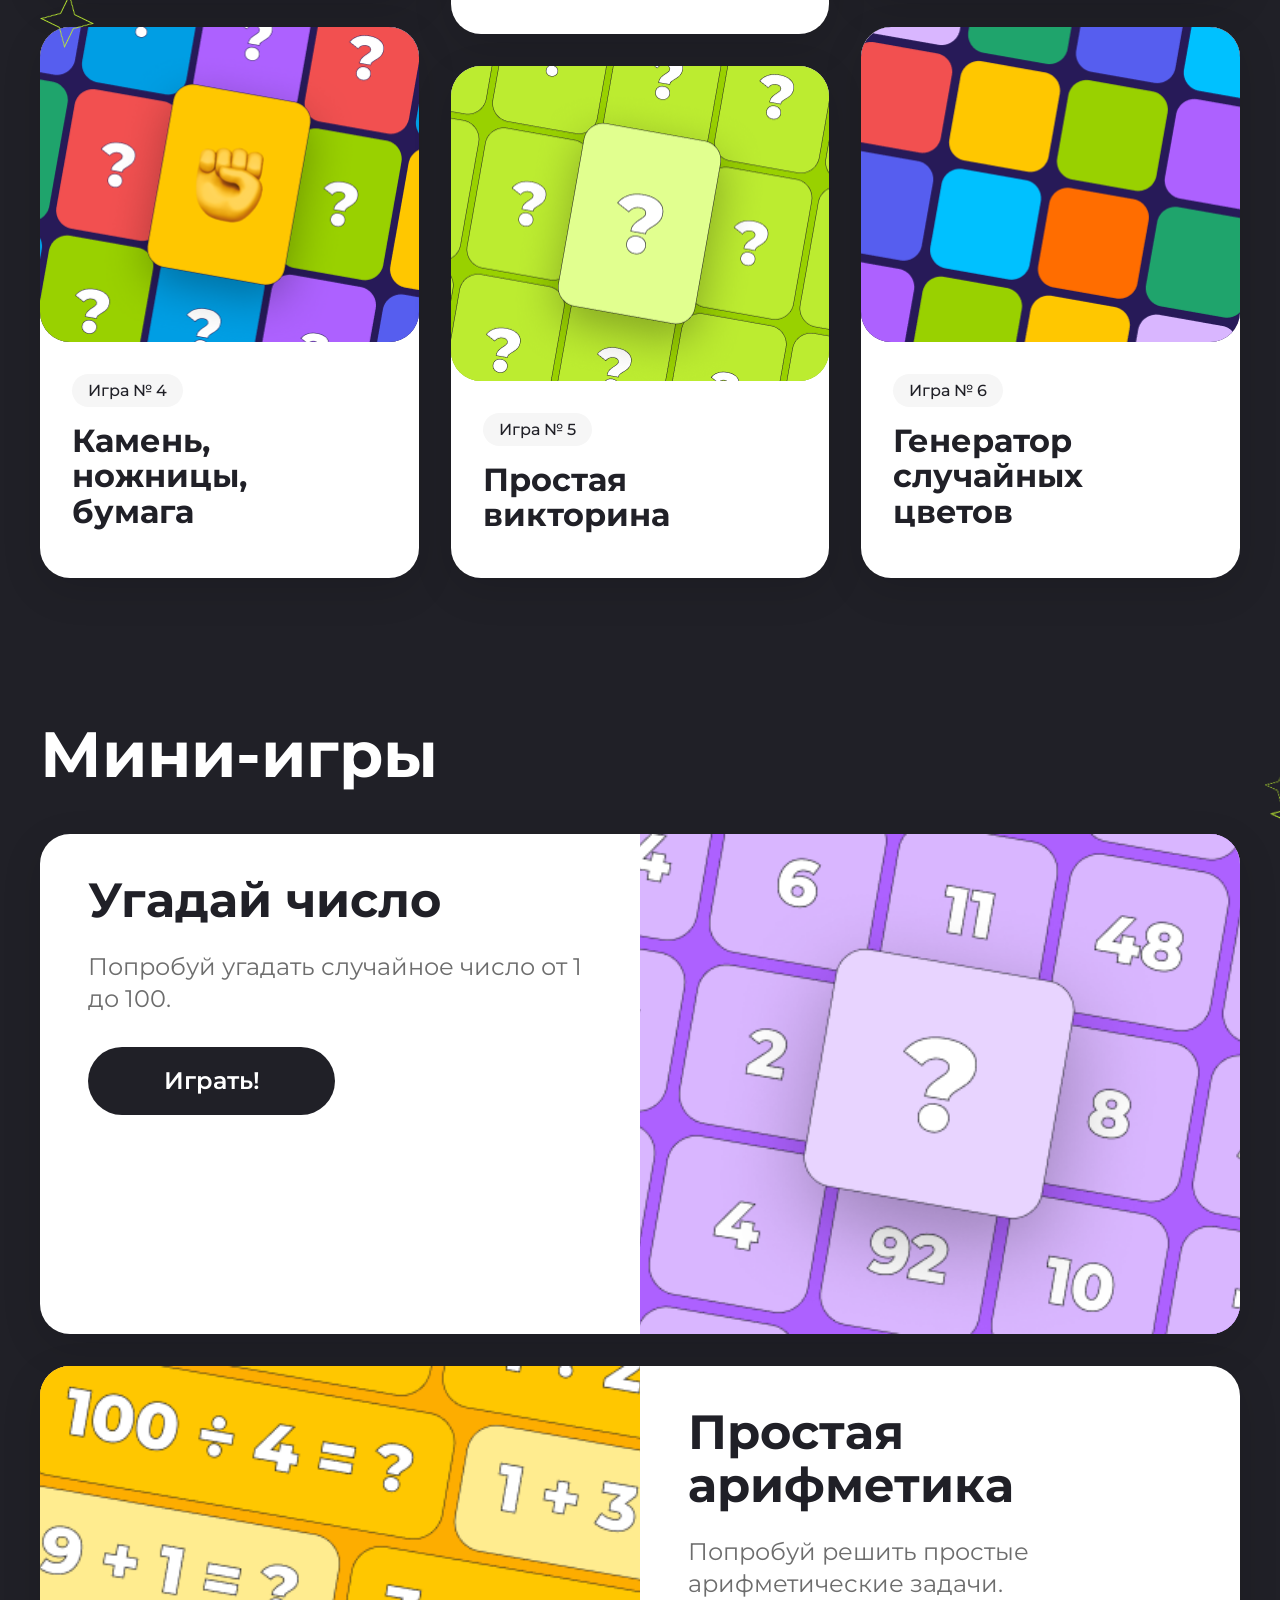
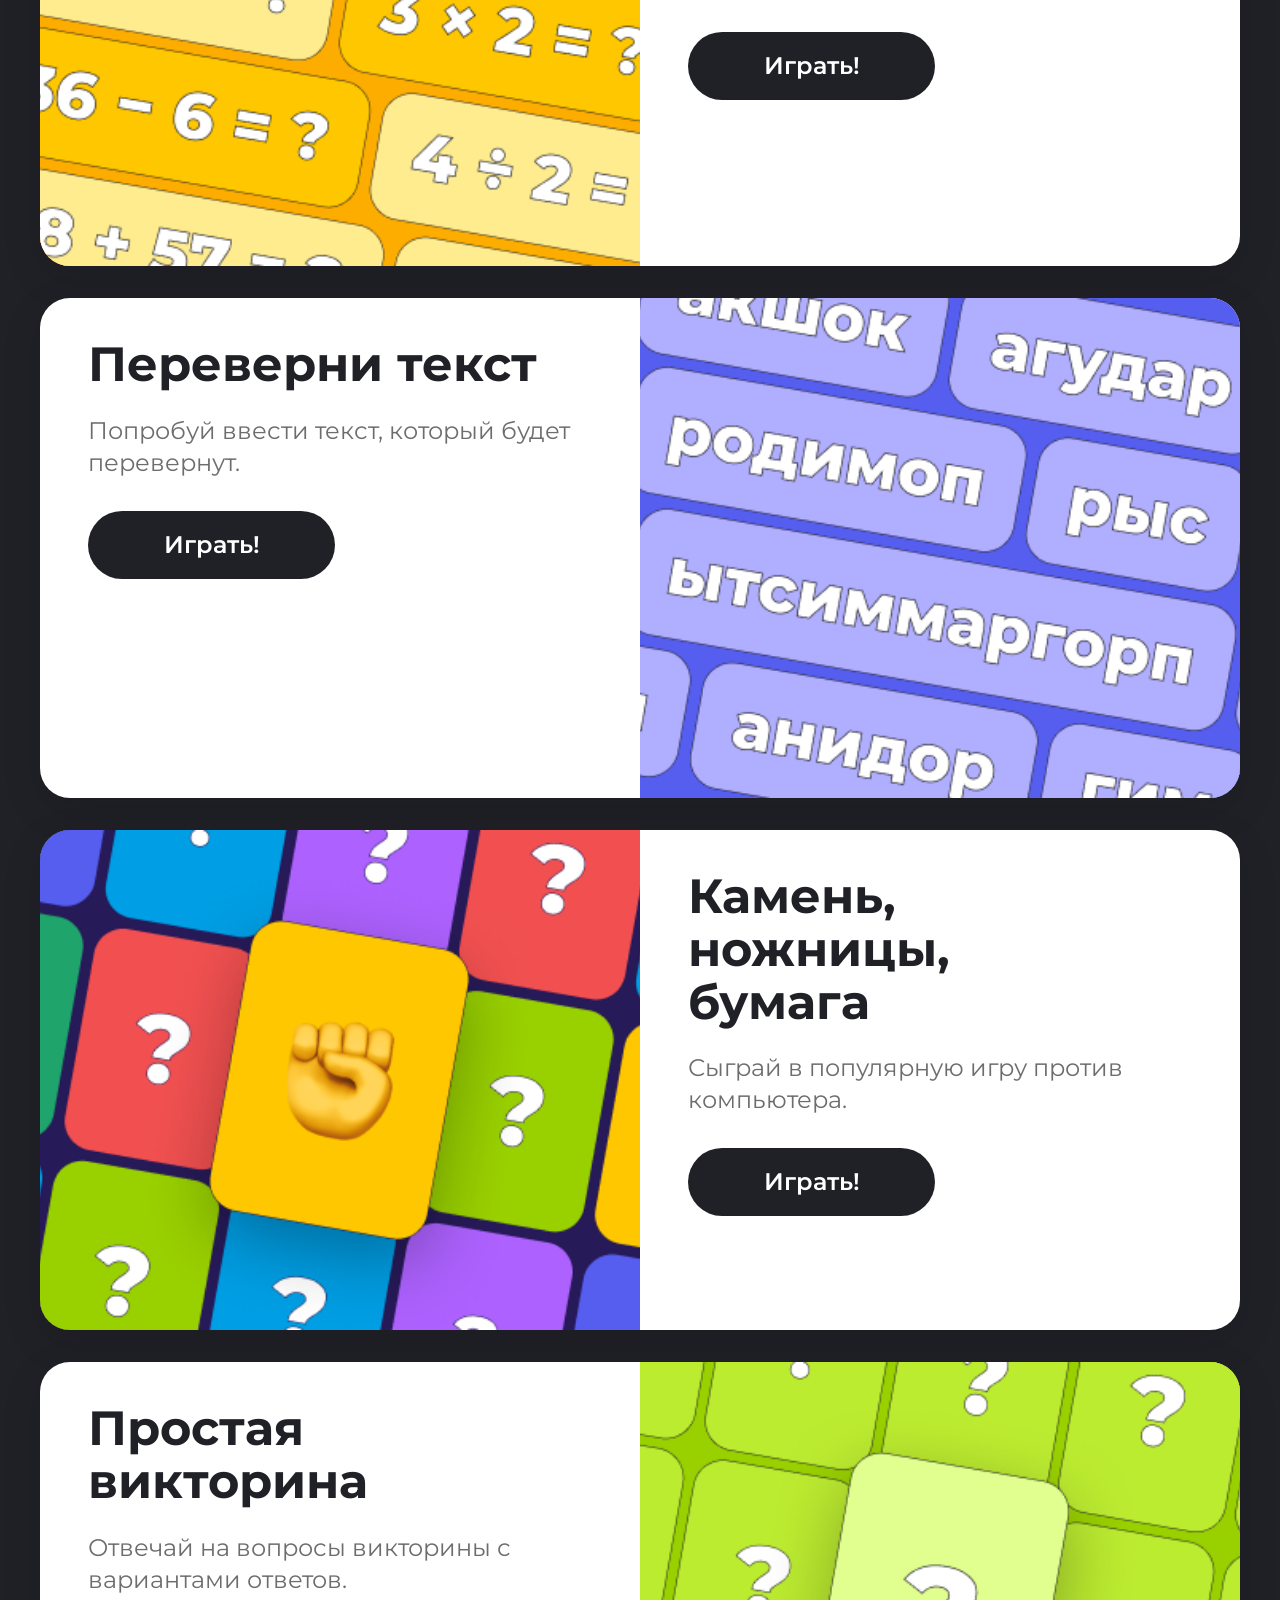
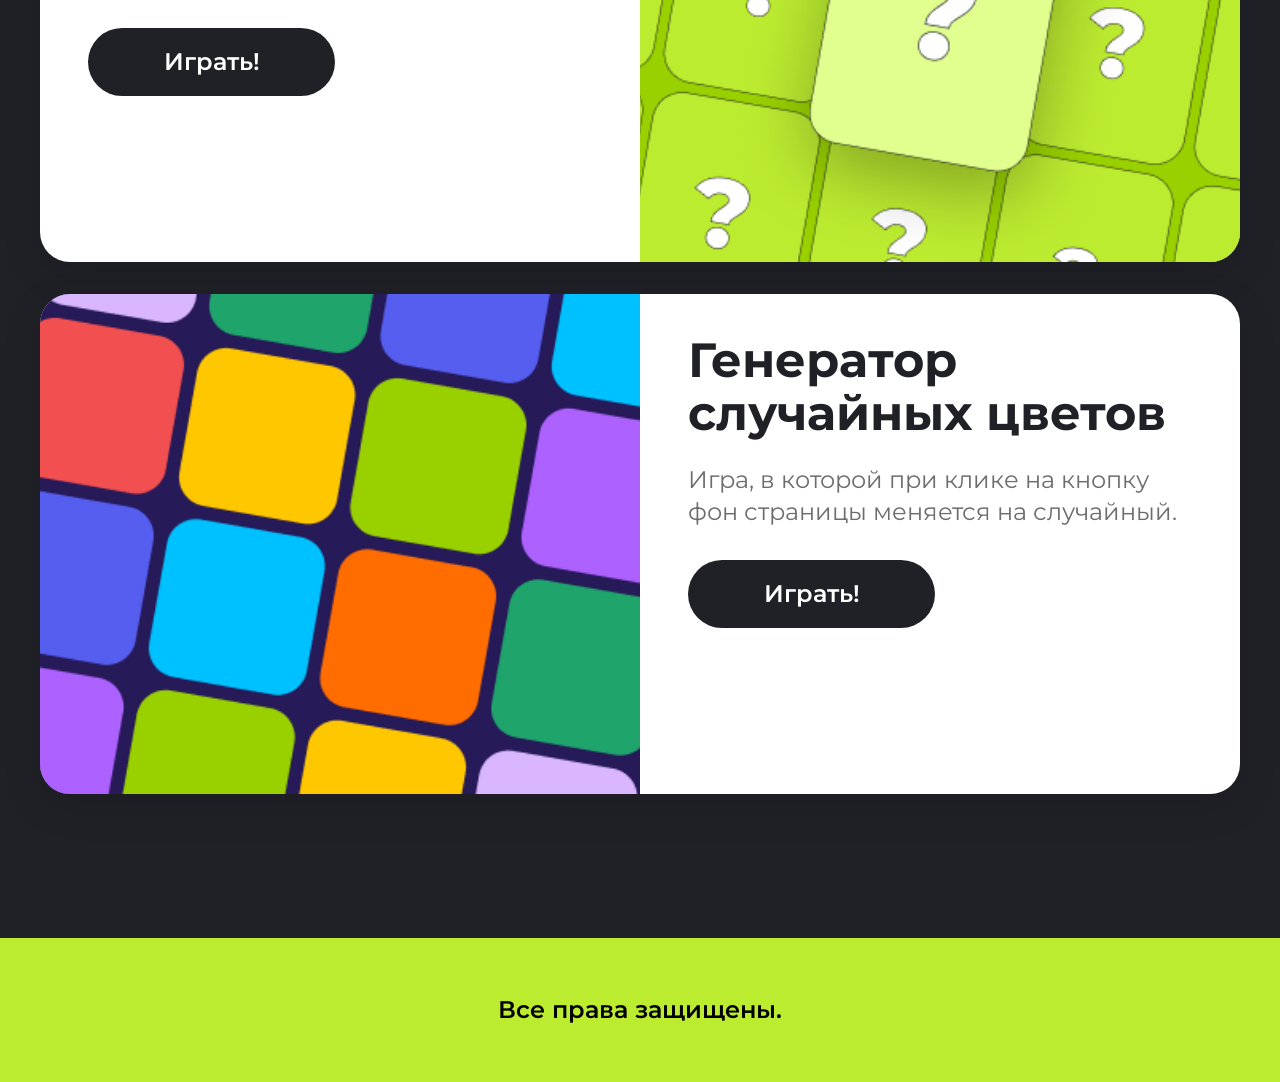
==== commit 373240f5: "Refactor mobile and tablet styles for improved responsiveness and layout. Updated media queries, adj" ====
--- a/index.html
+++ b/index.html
@@ -33,17 +33,36 @@
 
     <main class="main">
         <div class="ticker">
-            <p class="ticker__text">Викторина</p>
-            <img src="img/ticker_star.png" alt="ticker_star" class="ticker__star">
-            <p class="ticker__text">Угадай число</p>
-            <img src="img/ticker_star.png" alt="ticker_star" class="ticker__star">
-            <p class="ticker__text">Переверни текст</p>
-            <img src="img/ticker_star.png" alt="ticker_star" class="ticker__star">
-            <p class="ticker__text">Простая арифметика</p>
-            <img src="img/ticker_star.png" alt="ticker_star" class="ticker__star">
-            <p class="ticker__text">Камень, ножницы, бумага</p>
-            <img src="img/ticker_star.png" alt="ticker_star" class="ticker__star">
-            <p class="ticker__text">Генератор сулчайных цветов</p>
+            <div class="ticker__track">
+                <div class="ticker__content">
+                    <p class="ticker__text">Викторина</p>
+                    <img src="img/ticker_star.png" alt="" class="ticker__star">
+                    <p class="ticker__text">Угадай число</p>
+                    <img src="img/ticker_star.png" alt="" class="ticker__star">
+                    <p class="ticker__text">Переверни текст</p>
+                    <img src="img/ticker_star.png" alt="" class="ticker__star">
+                    <p class="ticker__text">Простая арифметика</p>
+                    <img src="img/ticker_star.png" alt="" class="ticker__star">
+                    <p class="ticker__text">Камень, ножницы, бумага</p>
+                    <img src="img/ticker_star.png" alt="" class="ticker__star">
+                    <p class="ticker__text">Генератор случайных цветов</p>
+                    <img src="img/ticker_star.png" alt="" class="ticker__star">
+                </div>
+                <div class="ticker__content" aria-hidden="true">
+                    <p class="ticker__text">Викторина</p>
+                    <img src="img/ticker_star.png" alt="" class="ticker__star">
+                    <p class="ticker__text">Угадай число</p>
+                    <img src="img/ticker_star.png" alt="" class="ticker__star">
+                    <p class="ticker__text">Переверни текст</p>
+                    <img src="img/ticker_star.png" alt="" class="ticker__star">
+                    <p class="ticker__text">Простая арифметика</p>
+                    <img src="img/ticker_star.png" alt="" class="ticker__star">
+                    <p class="ticker__text">Камень, ножницы, бумага</p>
+                    <img src="img/ticker_star.png" alt="" class="ticker__star">
+                    <p class="ticker__text">Генератор случайных цветов</p>
+                    <img src="img/ticker_star.png" alt="" class="ticker__star">
+                </div>
+            </div>
         </div>
 
         <div class="info l-center" id="about-games">
@@ -80,7 +99,7 @@
                             <span class="info__game-card-tag">Игра № 2</span>
                             <h2 class="info__game-card-title">Простая арифметика</h2>
                             <p class="info__game-card-description">Попробуй решить простые арифметические задачи.</p>
-                            <button class="info__game-card-button">Играть!</button>
+                            <button class="info__game-card-button" onclick="simpleArithmetic()">Играть!</button>
                         </div>
                     </article>
                 </a>
@@ -93,7 +112,7 @@
                             <span class="info__game-card-tag">Игра № 3</span>
                             <h2 class="info__game-card-title">Переверни текст</h2>
                             <p class="info__game-card-description">Попробуй ввести текст, который будет перевернут.</p>
-                            <button class="info__game-card-button">Играть!</button>
+                            <button class="info__game-card-button" onclick="reverseText()">Играть!</button>
                         </div>
                     </article>
                 </a>
@@ -106,7 +125,7 @@
                             <span class="info__game-card-tag">Игра № 4</span>
                             <h2 class="info__game-card-title">Камень,<br>ножницы,<br>бумага</h2>
                             <p class="info__game-card-description">Сыграй в популярную игру против компьютера.</p>
-                            <button class="info__game-card-button">Играть!</button>
+                            <button class="info__game-card-button" onclick="rockPaperScissors()">Играть!</button>
                         </div>
                     </article>
                 </a>
@@ -119,7 +138,7 @@
                             <span class="info__game-card-tag">Игра № 5</span>
                             <h2 class="info__game-card-title">Простая викторина</h2>
                             <p class="info__game-card-description">Отвечай на вопросы викторины с вариантами ответов.</p>
-                            <button class="info__game-card-button">Играть!</button>
+                            <button class="info__game-card-button" onclick="simpleQuiz()">Играть!</button>
                         </div>
                     </article>
                 </a>
@@ -132,7 +151,7 @@
                             <span class="info__game-card-tag">Игра № 6</span>
                             <h2 class="info__game-card-title">Генератор случайных цветов</h2>
                             <p class="info__game-card-description">Игра, в которой при клике на кнопку фон страницы меняется на случайный.</p>
-                            <button class="info__game-card-button">Играть!</button>
+                            <button class="info__game-card-button" onclick="randomColorGame(event)">Играть!</button>
                         </div>
                     </article>
                 </a>
@@ -165,7 +184,7 @@
                         <span class="mini-games__game-card-tag">Игра № 2</span>
                         <h2 class="mini-games__game-card-title">Простая арифметика</h2>
                         <p class="mini-games__game-card-description">Попробуй решить простые арифметические задачи.</p>
-                        <button class="mini-games__game-card-button">Играть!</button>
+                        <button class="mini-games__game-card-button" onclick="simpleArithmetic()">Играть!</button>
                     </div>
                 </article>
                 <article class="mini-games__game-card">
@@ -176,7 +195,7 @@
                         <span class="mini-games__game-card-tag">Игра № 3</span>
                         <h2 class="mini-games__game-card-title">Переверни текст</h2>
                         <p class="mini-games__game-card-description">Попробуй ввести текст, который будет перевернут.</p>
-                        <button class="mini-games__game-card-button">Играть!</button>
+                        <button class="mini-games__game-card-button" onclick="reverseText()">Играть!</button>
                     </div>
                 </article>
                 <article class="mini-games__game-card">
@@ -187,7 +206,7 @@
                         <span class="mini-games__game-card-tag">Игра № 4</span>
                         <h2 class="mini-games__game-card-title">Камень,<br>ножницы,<br>бумага</h2>
                         <p class="mini-games__game-card-description">Сыграй в популярную игру против компьютера.</p>
-                        <button class="mini-games__game-card-button">Играть!</button>
+                        <button class="mini-games__game-card-button" onclick="rockPaperScissors()">Играть!</button>
                     </div>
                 </article>
                 <article class="mini-games__game-card">
@@ -198,7 +217,7 @@
                         <span class="mini-games__game-card-tag">Игра № 5</span>
                         <h2 class="mini-games__game-card-title">Простая викторина</h2>
                         <p class="mini-games__game-card-description">Отвечай на вопросы викторины с вариантами ответов.</p>
-                        <button class="mini-games__game-card-button">Играть!</button>
+                        <button class="mini-games__game-card-button" onclick="simpleQuiz()">Играть!</button>
                     </div>
                 </article>
                 <article class="mini-games__game-card">
@@ -209,7 +228,7 @@
                         <span class="mini-games__game-card-tag">Игра № 6</span>
                         <h2 class="mini-games__game-card-title">Генератор случайных цветов</h2>
                         <p class="mini-games__game-card-description">Игра, в которой при клике на кнопку фон страницы меняется на случайный.</p>
-                        <button class="mini-games__game-card-button">Играть!</button>
+                        <button class="mini-games__game-card-button" onclick="randomColorGame(event)">Играть!</button>
                     </div>
                 </article>
             </div>
@@ -224,7 +243,15 @@
     <!-- <script src="hw2.js"></script> -->
     <!-- <script src="hw3.js"></script> -->
     <!-- <script src="hw4.js"></script> -->
-    <script src="hw5.js"></script>
+    <!-- <script src="hw5.js"></script> -->
+    <!-- <script src="hw6.js"></script> -->
+    <!-- <script src="hw7.js"></script> -->
+    <!-- <script src="hw8.js"></script> -->
     <script src="guessNumberGame.js"></script>
+    <script src="simpleArithmeticGame.js"></script>
+    <script src="reverseTextGame.js"></script>
+    <script src="rockPaperScissorsGame.js"></script>
+    <script src="simpleQuizGame.js"></script>
+    <script src="randomColorGame.js"></script>
 </body>
 </html>
--- a/style.css
+++ b/style.css
@@ -1,15 +1,24 @@
 * {
   margin: 0;
   padding: 0;
+  box-sizing: border-box;
 }
 
 html {
   scroll-behavior: smooth;
+  overflow-x: hidden;
+}
+
+body {
+  overflow-x: hidden;
+  max-width: 100%;
 }
 
 .l-center {
-  padding-left: calc(50% - 600px);
-  padding-right: calc(50% - 600px);
+  width: 100%;
+  max-width: 100%;
+  padding-left: max(16px, 50% - 600px);
+  padding-right: max(16px, 50% - 600px);
 }
 
 h1 {
@@ -73,12 +82,15 @@
 
 .header {
   background-color: #E1FF8F;
+  overflow: hidden;
+  max-width: 100%;
 }
 
 .heading {
   position: relative;
-  width: 769px;
-  padding: 196px 551px 156px 0;
+  max-width: 769px;
+  width: 100%;
+  padding: 196px 0 156px;
   display: flex;
   gap: 24px;
   flex-direction: column;
@@ -103,19 +115,21 @@
   width: 37px;
   height: 37px;
   top: 499px;
-  left: 828px;
+  left: clamp(480px, 57.5vw, 828px);
 }
 .heading__bottom-empty-star {
   position: absolute;
   width: 83px;
   height: 83px;
   top: 520px;
-  left: 893px;
+  left: clamp(520px, 62vw, 893px);
 }
 .heading__big-star-desktop {
   position: absolute;
   top: -400px;
-  left: 720px;
+  left: clamp(420px, 50vw, 720px);
+  max-width: none;
+  pointer-events: none;
 }
 .heading__big-star-mobile {
   display: none;
@@ -152,12 +166,15 @@
 
 .main {
   position: relative;
+  overflow: hidden;
+  max-width: 100%;
 }
 .main__big-star {
   position: absolute;
   top: 120px;
-  left: 933px;
+  left: clamp(560px, 65vw, 933px);
   z-index: -1;
+  pointer-events: none;
 }
 
 .ticker {
@@ -165,12 +182,22 @@
   z-index: 1;
   padding-top: 27px;
   padding-bottom: 27px;
+  background-color: #BCEC30;
+  width: 100%;
+  overflow: hidden;
+}
+.ticker__track {
+  display: flex;
+  width: -moz-max-content;
+  width: max-content;
+  animation: ticker-scroll 25s linear infinite;
+}
+.ticker__content {
   display: flex;
   align-items: center;
   gap: 51px;
-  background-color: #BCEC30;
-  width: 100%;
-  overflow: hidden;
+  padding-right: 51px;
+  flex-shrink: 0;
 }
 .ticker__text {
   font-family: Montserrat;
@@ -182,8 +209,24 @@
   vertical-align: middle;
   text-transform: uppercase;
   white-space: nowrap;
-}
-
+  margin: 0;
+}
+.ticker__star {
+  flex-shrink: 0;
+  width: 36px;
+  height: 36px;
+  -o-object-fit: contain;
+     object-fit: contain;
+}
+
+@keyframes ticker-scroll {
+  from {
+    transform: translateX(0);
+  }
+  to {
+    transform: translateX(-50%);
+  }
+}
 .info {
   position: relative;
   display: flex;
@@ -193,6 +236,8 @@
   gap: 24px;
   flex-direction: column;
   z-index: 1;
+  overflow: hidden;
+  max-width: 100%;
 }
 .info__title-desktop {
   color: #FFFFFF;
@@ -208,10 +253,13 @@
   grid-template-columns: repeat(3, minmax(0, 1fr));
   margin-top: 48px;
   gap: 32px;
+  width: 100%;
 }
 .info__games a {
   text-decoration: none;
   color: inherit;
+  min-width: 0;
+  max-width: 100%;
 }
 .info__smaller-star {
   position: absolute;
@@ -220,6 +268,7 @@
   top: 770px;
   left: 25px;
   transform: rotate(5.45deg);
+  pointer-events: none;
 }
 .info__small-star {
   position: absolute;
@@ -228,6 +277,7 @@
   top: 822px;
   left: 40px;
   transform: rotate(5.45deg);
+  pointer-events: none;
 }
 
 .info__game-card {
@@ -326,6 +376,8 @@
   padding-bottom: 144px;
   background-color: #202027;
   z-index: 1;
+  overflow: hidden;
+  max-width: 100%;
 }
 .mini-games__title-desktop {
   margin: 0;
@@ -340,18 +392,22 @@
   width: 35px;
   height: 35px;
   top: 47px;
-  left: 1268px;
+  right: max(-20px, 50% - 700px);
+  left: auto;
   transform: rotate(5.45deg);
   z-index: 1;
+  pointer-events: none;
 }
 .mini-games__small-star {
   position: absolute;
   width: 70px;
   height: 70px;
   top: 60px;
-  left: 1330px;
+  right: max(-60px, 50% - 770px);
+  left: auto;
   transform: rotate(5.45deg);
   z-index: 1;
+  pointer-events: none;
 }
 .mini-games__games {
   display: flex;
@@ -459,6 +515,8 @@
 
 .footer {
   background-color: #BCEC30;
+  overflow: hidden;
+  max-width: 100%;
 }
 
 .footer-text {
@@ -473,18 +531,159 @@
   vertical-align: middle;
 }
 
-@media (max-width: 769px) {
-  * {
-    margin: 0;
-    padding: 0;
-  }
+@media (max-width: 1024px) {
+  .info {
+    padding: 48px 16px 10px;
+    gap: 0;
+    overflow: hidden;
+  }
+  .info__big-star {
+    display: none;
+  }
+  .info__smaller-star {
+    display: none;
+  }
+  .info__small-star {
+    display: none;
+  }
+  .info__title-desktop {
+    display: none;
+  }
+  .info__title-mobile {
+    display: block;
+    color: #FFFFFF;
+    font-family: Montserrat;
+    font-weight: 700;
+    font-size: clamp(32px, 8vw, 40px);
+    line-height: 100%;
+    letter-spacing: 0px;
+    text-align: left;
+  }
+  .info__text {
+    display: none;
+  }
+  .info__games {
+    display: grid;
+    grid-template-columns: repeat(2, 350px);
+    justify-content: center;
+    justify-items: center;
+    gap: 24px;
+    margin-top: 24px;
+    margin-bottom: 48px;
+  }
+  .info__games a {
+    width: 350px;
+    max-width: 100%;
+    display: flex;
+    justify-content: center;
+  }
+  .info__game-card-media {
+    display: block;
+    width: 100%;
+    height: 285px;
+    flex-shrink: 0;
+    align-self: stretch;
+    border-radius: 30px;
+    overflow: hidden;
+  }
+  .info__game-card-img {
+    display: block;
+    width: 100%;
+    height: 285px;
+    -o-object-fit: cover;
+       object-fit: cover;
+    border-radius: 30px;
+  }
+  .info__game-card-tag {
+    display: none;
+  }
+  .info__game-card-title {
+    font-size: clamp(20px, 4vw, 28px);
+  }
+  .info__game-card-description {
+    display: block;
+    font-family: Montserrat;
+    font-weight: 400;
+    font-size: 16px;
+    line-height: 130%;
+    letter-spacing: 0px;
+  }
+  .info__game-card-button {
+    display: block;
+    width: 100%;
+    max-width: 285px;
+    height: 55px;
+    border-radius: 60px;
+    border-width: 1px;
+    padding: 16px 28px;
+    font-family: Montserrat;
+    font-weight: 600;
+    font-size: 16px;
+    line-height: 142%;
+    text-align: center;
+    color: #FFFFFF;
+    background-color: #202027;
+  }
+  .info__game-card-button:hover {
+    background-color: #FFFFFF;
+    color: #202027;
+    transition: all 0.3s ease;
+  }
+  .info__game-card-body {
+    flex: 1 1 auto;
+    align-self: stretch;
+    display: flex;
+    flex-direction: column;
+    justify-content: space-between;
+    gap: 0;
+    padding: 24px;
+    min-height: 0;
+    width: 100%;
+  }
+  .info__game-card {
+    width: 350px;
+    height: 625px;
+    max-width: 100%;
+    align-items: stretch;
+    overflow: hidden;
+  }
+  .info__game-card--1, .info__game-card--2, .info__game-card--3, .info__game-card--4, .info__game-card--5, .info__game-card--6 {
+    width: 350px;
+    height: 625px;
+    max-width: 100%;
+    margin-top: 0;
+  }
+  .info__game-card:hover {
+    transform: scale(1.02);
+  }
+  .main__big-star {
+    display: none;
+  }
+  .mini-games__game-card-body {
+    padding: 32px 28px;
+  }
+  .mini-games__game-card-title {
+    font-size: clamp(28px, 4vw, 40px);
+  }
+  .mini-games__game-card-description {
+    font-size: 18px;
+    line-height: 28px;
+  }
+  .mini-games__game-card-button {
+    min-width: 200px;
+    min-height: 55px;
+    font-size: 18px;
+  }
+}
+@media (max-width: 768px) {
   .header {
-    overflow-x: hidden;
+    overflow: hidden;
   }
   .heading {
-    width: 86vh;
+    max-width: 100%;
+    width: 100%;
     align-items: center;
-    padding: 147px 17px 182px 17px;
+    padding: 147px 16px 182px;
   }
   .heading__big-star-desktop {
     display: none;
@@ -493,8 +692,11 @@
     display: block;
     position: absolute;
     top: -94px;
-    left: 525px;
-    overflow: hidden;
+    right: -40px;
+    left: auto;
+    max-width: 55%;
+    height: auto;
+    pointer-events: none;
   }
   .heading__top-full-star {
     width: 35px;
@@ -509,47 +711,42 @@
     left: 91px;
   }
   .heading__bottom-empty-star {
-    width: 49px;
-    height: 49px;
-  }
-  .heading__bottom-empty-star {
     width: 40px;
     height: 40px;
     top: 444px;
-    left: 655px;
+    left: auto;
+    right: 16px;
   }
   .heading__bottom-full-star {
     width: 18px;
     height: 18px;
     top: 500px;
-    left: 700px;
+    left: auto;
+    right: 64px;
   }
   h1 {
-    font-size: 40px;
+    font-size: clamp(32px, 8vw, 40px);
     text-align: center;
-    padding: 0 23.5px 0 23.5px;
-  }
-  .main__big-star {
-    display: none;
+    padding: 0;
+    max-width: 100%;
   }
   .main {
-    overflow-x: hidden;
+    overflow: hidden;
   }
   .text-regular {
     font-family: Montserrat;
     font-weight: 400;
-    font-style: Regular;
     font-size: 16px;
     line-height: 100%;
     letter-spacing: 0px;
     text-align: center;
     vertical-align: middle;
-    padding: 0 23.5px 0 23.5px;
+    padding: 0;
+    max-width: 100%;
   }
   .text-bold {
     font-family: Montserrat;
     font-weight: 600;
-    font-style: Regular;
     font-size: 16px;
     line-height: 100%;
     letter-spacing: 0px;
@@ -557,22 +754,27 @@
     vertical-align: middle;
   }
   .header-button {
-    width: 285px;
+    width: min(285px, 100%);
     height: 55px;
     font-size: 16px;
-    padding: 0 0 0 23.5px;
+    padding: 16px 28px;
   }
   .ticker {
     width: 100%;
+    max-width: 100%;
     height: 51px;
-    padding: 0 0 0 16px;
+    padding: 0;
+    display: flex;
+    align-items: center;
+    overflow: hidden;
+  }
+  .ticker__content {
     gap: 27px;
-    overflow: hidden;
+    padding-right: 27px;
   }
   .ticker__text {
     font-family: Montserrat;
     font-weight: 700;
-    font-style: Bold;
     font-size: 16px;
     line-height: 110%;
     letter-spacing: 4%;
@@ -582,142 +784,37 @@
   .ticker__star {
     width: 19px;
     height: 19px;
-  }
-  .info {
-    padding: 48px 0 10px 0;
-    gap: 0px;
-  }
-  .info__big-star {
-    display: none;
-  }
-  .info__smaller-star {
-    display: none;
-  }
-  .info__small-star {
-    display: none;
-  }
-  .info__title-desktop {
-    display: none;
-  }
-  .info__title-mobile {
-    display: block;
-    color: #FFFFFF;
-    font-family: Montserrat;
-    font-weight: 700;
-    font-style: Bold;
-    font-size: 40px;
-    line-height: 100%;
-    letter-spacing: 0px;
-    text-align: left;
-  }
-  .info__text {
+    flex-shrink: 0;
+  }
+  .ticker__track {
+    animation-duration: 18s;
+  }
+  .mini-games {
     display: none;
   }
   .info__games {
-    display: grid;
-    grid-template-columns: 2fr 2fr;
-    gap: 24px;
-    padding: 0 16px;
-  }
-  .info__game-card-media {
-    display: block;
-    width: 285px;
-    height: 343px;
-    -o-object-fit: cover;
-       object-fit: cover;
-    border-radius: 30px;
-  }
-  .info__game-card-tag {
-    display: none;
-  }
-  .info__game-card-description {
-    display: block;
-    font-family: Montserrat;
-    font-weight: 400;
-    font-style: Regular;
-    font-size: 16px;
-    line-height: 100%;
-    letter-spacing: 0px;
-  }
-  .info__game-card-button {
-    display: block;
-    width: 285px;
-    height: 55px;
-    gap: 10px;
-    opacity: 1;
-    border-radius: 60px;
-    border-width: 1px;
-    padding-top: 16px;
-    padding-right: 28px;
-    padding-bottom: 16px;
-    padding-left: 28px;
+    grid-template-columns: 350px;
+  }
+  .footer-text {
     font-family: Montserrat;
     font-weight: 600;
-    font-style: SemiBold;
-    font-size: 16px;
-    line-height: 142%;
-    letter-spacing: 0%;
-    text-align: center;
-    color: #FFFFFF;
-    background-color: #202027;
-  }
-  .info__game-card-button:hover {
-    background-color: #FFFFFF;
-    color: #202027;
-    transition: all 0.3s ease;
-  }
-  .info__game-card-media {
-    width: 100%;
-    height: 528px;
-  }
-  .info__game-card--1 {
-    height: 528px;
-  }
-  .info__game-card--2 {
-    height: 567px;
-  }
-  .info__game-card--3 {
-    height: 567px;
-    margin-top: -37px;
-  }
-  .info__game-card--4 {
-    height: 606px;
-    margin-top: 0px;
-  }
-  .info__game-card--5 {
-    height: 567px;
-    margin-top: -74px;
-  }
-  .info__game-card--6 {
-    height: 626px;
-    margin-top: 0px;
-  }
-  .mini-games {
-    display: none;
-  }
-  .footer-text {
-    font-family: Montserrat;
-    font-weight: 600;
-    font-style: SemiBold;
     font-size: 16px;
     line-height: 100%;
     letter-spacing: 0px;
     text-align: center;
     vertical-align: middle;
-  }
-}
-@media (max-width: 376px) {
-  * {
-    margin: 0;
-    padding: 0;
-  }
+    padding: 40px 16px;
+  }
+}
+@media (max-width: 576px) {
   .header {
-    overflow-x: hidden;
+    overflow: hidden;
   }
   .heading {
-    width: 343px;
+    max-width: 100%;
+    width: 100%;
     align-items: center;
-    padding: 147px 17px 182px 17px;
+    padding: 147px 16px 182px;
   }
   .heading__big-star-desktop {
     display: none;
@@ -726,8 +823,12 @@
     display: block;
     position: absolute;
     top: -88px;
-    left: 216px;
-    overflow: hidden;
+    right: -48px;
+    left: auto;
+    width: 234px;
+    max-width: none;
+    height: auto;
+    pointer-events: none;
   }
   .heading__top-full-star {
     width: 35px;
@@ -742,41 +843,37 @@
     left: 91px;
   }
   .heading__bottom-empty-star {
-    width: 49px;
-    height: 49px;
-  }
-  .heading__bottom-empty-star {
     width: 40px;
     height: 40px;
     top: 580px;
-    left: 303px;
+    left: auto;
+    right: 16px;
   }
   .heading__bottom-full-star {
     width: 18px;
     height: 18px;
     top: 557px;
-    left: 272px;
+    left: auto;
+    right: 48px;
   }
   h1 {
     font-size: 40px;
     text-align: center;
-    padding: 0 23.5px 0 23.5px;
+    padding: 0;
   }
   .text-regular {
     font-family: Montserrat;
     font-weight: 400;
-    font-style: Regular;
     font-size: 16px;
     line-height: 100%;
     letter-spacing: 0px;
     text-align: center;
     vertical-align: middle;
-    padding: 0 23.5px 0 23.5px;
+    padding: 0;
   }
   .text-bold {
     font-family: Montserrat;
     font-weight: 600;
-    font-style: Regular;
     font-size: 16px;
     line-height: 100%;
     letter-spacing: 0px;
@@ -784,22 +881,28 @@
     vertical-align: middle;
   }
   .header-button {
-    width: 285px;
+    width: min(285px, 100%);
     height: 55px;
     font-size: 16px;
-    padding: 0 23.5px 0 23.5px;
+    padding: 16px 28px;
   }
   .ticker {
     box-sizing: border-box;
     width: 100%;
+    max-width: 100%;
     height: 51px;
-    padding: 0 0 0 16px;
+    padding: 0;
+    display: flex;
+    align-items: center;
+    overflow: hidden;
+  }
+  .ticker__content {
     gap: 27px;
+    padding-right: 27px;
   }
   .ticker__text {
     font-family: Montserrat;
     font-weight: 700;
-    font-style: Bold;
     font-size: 16px;
     line-height: 110%;
     letter-spacing: 4%;
@@ -809,10 +912,15 @@
   .ticker__star {
     width: 19px;
     height: 19px;
+    flex-shrink: 0;
+  }
+  .ticker__track {
+    animation-duration: 18s;
   }
   .info {
-    padding: 48px 0 10px 0;
-    gap: 0px;
+    padding: 48px 16px 10px 16px;
+    gap: 0;
+    overflow: hidden;
   }
   .info__big-star {
     display: none;
@@ -831,7 +939,6 @@
     color: #FFFFFF;
     font-family: Montserrat;
     font-weight: 700;
-    font-style: Bold;
     font-size: 40px;
     line-height: 100%;
     letter-spacing: 0px;
@@ -842,14 +949,30 @@
   }
   .info__games {
     display: grid;
-    grid-template-columns: 1fr;
+    grid-template-columns: 350px;
+    justify-content: center;
+    justify-items: center;
     gap: 24px;
-    padding: 0 16px;
+  }
+  .info__games a {
+    width: 350px;
+    max-width: 100%;
+    display: flex;
+    justify-content: center;
   }
   .info__game-card-media {
     display: block;
-    width: 285px;
-    height: 343px;
+    width: 100%;
+    height: 285px;
+    flex-shrink: 0;
+    align-self: stretch;
+    border-radius: 30px;
+    overflow: hidden;
+  }
+  .info__game-card-img {
+    display: block;
+    width: 100%;
+    height: 285px;
     -o-object-fit: cover;
        object-fit: cover;
     border-radius: 30px;
@@ -861,29 +984,22 @@
     display: block;
     font-family: Montserrat;
     font-weight: 400;
-    font-style: Regular;
-    font-size: 16px;
-    line-height: 100%;
+    font-size: 16px;
+    line-height: 130%;
     letter-spacing: 0px;
   }
   .info__game-card-button {
     display: block;
-    width: 285px;
+    width: 100%;
+    max-width: 285px;
     height: 55px;
-    gap: 10px;
-    opacity: 1;
     border-radius: 60px;
     border-width: 1px;
-    padding-top: 16px;
-    padding-right: 28px;
-    padding-bottom: 16px;
-    padding-left: 28px;
+    padding: 16px 28px;
     font-family: Montserrat;
     font-weight: 600;
-    font-style: SemiBold;
     font-size: 16px;
     line-height: 142%;
-    letter-spacing: 0%;
     text-align: center;
     color: #FFFFFF;
     background-color: #202027;
@@ -893,31 +1009,29 @@
     color: #202027;
     transition: all 0.3s ease;
   }
-  .info__game-card-media {
-    width: 100%;
-    height: 528px;
-  }
-  .info__game-card--1 {
-    height: 528px;
-  }
-  .info__game-card--2 {
-    height: 567px;
-  }
-  .info__game-card--3 {
-    height: 567px;
-    margin-top: 0px;
-  }
-  .info__game-card--4 {
-    height: 606px;
-    margin-top: 0px;
-  }
-  .info__game-card--5 {
-    height: 567px;
-    margin-top: 0px;
-  }
-  .info__game-card--6 {
-    height: 626px;
-    margin-top: 0px;
+  .info__game-card-body {
+    flex: 1 1 auto;
+    align-self: stretch;
+    display: flex;
+    flex-direction: column;
+    justify-content: space-between;
+    gap: 0;
+    padding: 24px;
+    min-height: 0;
+    width: 100%;
+  }
+  .info__game-card {
+    width: 350px;
+    height: 625px;
+    max-width: 100%;
+    align-items: stretch;
+    overflow: hidden;
+  }
+  .info__game-card--1, .info__game-card--2, .info__game-card--3, .info__game-card--4, .info__game-card--5, .info__game-card--6 {
+    width: 350px;
+    height: 625px;
+    max-width: 100%;
+    margin-top: 0;
   }
   .main__big-star {
     display: none;
@@ -928,11 +1042,11 @@
   .footer-text {
     font-family: Montserrat;
     font-weight: 600;
-    font-style: SemiBold;
     font-size: 16px;
     line-height: 100%;
     letter-spacing: 0px;
     text-align: center;
     vertical-align: middle;
+    padding: 40px 16px;
   }
 }/*# sourceMappingURL=style.css.map */
